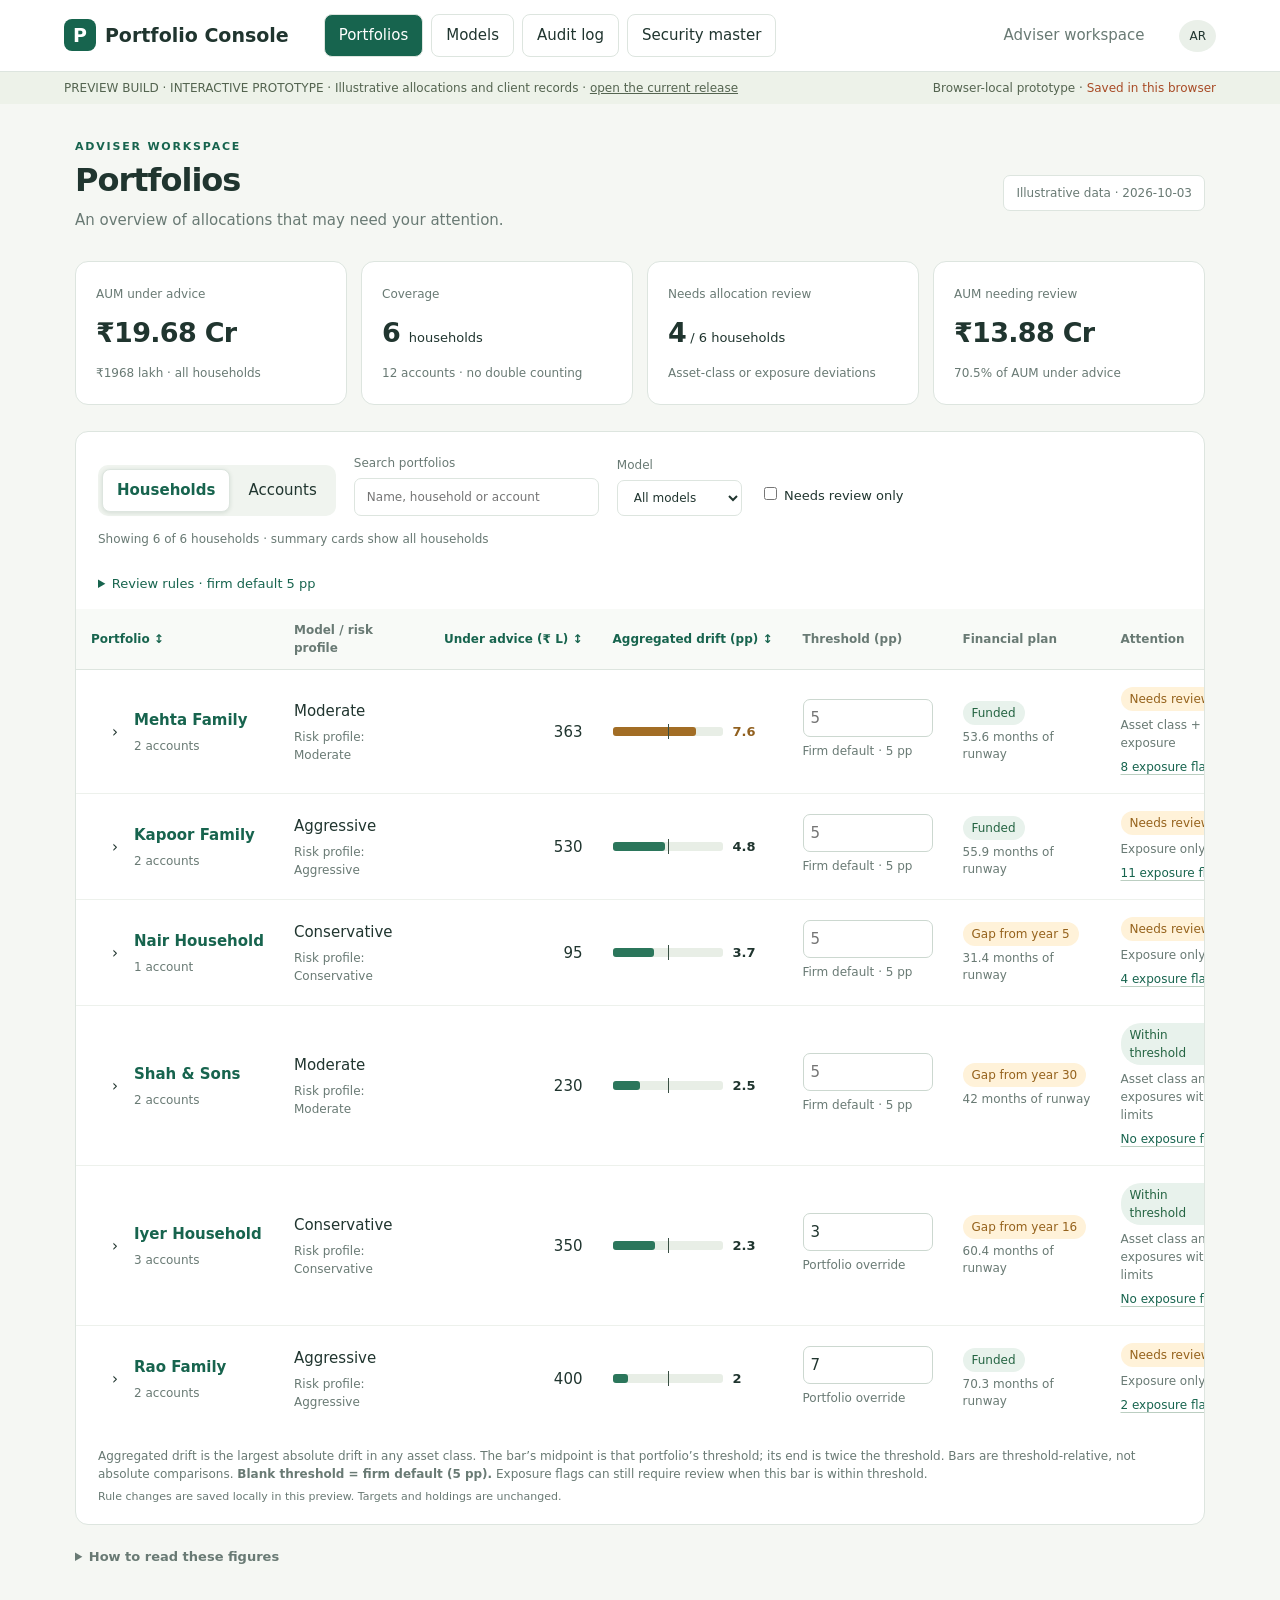
==== v3/index.html @ 1a1a6660 "Publish the revised-mockup work as a preview at /v3/ GitHub Pages serves one site per repository, fr" ====
<!doctype html>
<html lang="en"><head><meta charset="utf-8"><meta name="viewport" content="width=device-width,initial-scale=1"><title>Portfolio Console · preview</title>
<link rel="icon" href="data:image/svg+xml,<svg xmlns='http://www.w3.org/2000/svg' viewBox='0 0 32 32'><rect width='32' height='32' rx='7' fill='%2317644e'/><text x='16' y='23' font-family='system-ui,sans-serif' font-size='20' font-weight='700' fill='white' text-anchor='middle'>P</text></svg>">
<style>
:root{--ink:#20352f;--mut:#697a74;--line:#dde5df;--green:#17644e;--bg:#f5f7f3;--amber:#95621c}*{box-sizing:border-box}body{margin:0;background:var(--bg);color:var(--ink);font:15px/1.5 system-ui,-apple-system,sans-serif}button,input,select,textarea{font:inherit}button{cursor:pointer;background:white;border:1px solid var(--line);border-radius:8px;padding:9px 14px;color:var(--ink)}button:hover{border-color:var(--green);background:#f0f7f2}button:disabled{opacity:.45;cursor:not-allowed}button:focus-visible,a:focus-visible,input:focus-visible,textarea:focus-visible,select:focus-visible{outline:3px solid #73ad98;outline-offset:3px}.primary{background:var(--green);color:white;border-color:var(--green)}.primary:hover{background:#104d3b;color:white}.quiet{border:0;background:transparent;color:var(--green)}header{height:72px;display:flex;align-items:center;gap:35px;background:white;padding:0 5%;border-bottom:1px solid var(--line)}.brand{font-size:19px;font-weight:750}.brand i{font-style:normal;background:var(--green);color:white;border-radius:8px;padding:5px 9px;margin-right:9px}header .active{align-self:stretch;display:flex;align-items:center;border-bottom:3px solid var(--green);font-weight:650}.right{margin-left:auto}.avatar{border-radius:50%;background:#eaf0e9;padding:7px 10px;font-size:12px}.demo{background:#edf2e9;color:#546450;font-size:12px;padding:7px 5%;display:flex;justify-content:space-between;gap:10px}main{max-width:1180px;margin:35px auto;padding:0 25px 100px}h1{font-size:32px;letter-spacing:-1px;line-height:1.2;margin:5px 0 10px}h2{font-size:19px;margin:0 0 6px}p{margin:6px 0 16px}.muted,small{color:var(--mut)}small{font-size:12px}.eyebrow{text-transform:uppercase;font-size:11px;font-weight:750;letter-spacing:1.8px;color:var(--green)}.flex{display:flex;align-items:center;gap:12px;flex-wrap:wrap}.between{justify-content:space-between}.card{background:white;border:1px solid var(--line);border-radius:13px;padding:22px;margin:20px 0}.hero{display:grid;grid-template-columns:1fr 270px;gap:28px}.stat{border-left:1px solid var(--line);padding-left:25px}.stat b{font-size:30px;display:block}.badge{display:inline-block;border-radius:20px;padding:3px 9px;font-size:12px;background:#e8f2ec;color:#246442}.draft{background:#fff2d9;color:var(--amber)}.tablewrap{overflow:auto}table{border-collapse:collapse;width:100%;min-width:620px}th{text-align:left;color:var(--mut);font-size:12px;font-weight:600;padding:12px 15px;border-bottom:1px solid var(--line)}td{padding:17px 15px;border-bottom:1px solid #edf1ec}tr:last-child td{border:0}.name{font-weight:700;font-size:16px}.name small{display:block;font-weight:400;margin-top:3px}.link{padding:0;border:0;color:var(--green);font-weight:700;text-align:left;background:transparent}.allocation{height:12px;display:flex;gap:3px;margin:25px 0 12px;border-radius:8px;overflow:hidden;background:#edf1ec}.allocation span{min-width:0}.legend{display:flex;gap:20px;flex-wrap:wrap;font-size:13px}.dot{display:inline-block;width:9px;height:9px;border-radius:3px;margin-right:6px}.toolbar{margin:26px 0 10px}.panelgrid{display:grid;grid-template-columns:minmax(0,1fr) 240px;gap:20px}.panelgrid .card{margin-top:0}.panelgrid>section{min-width:0}.note{background:#f1f5ef;padding:14px;border-radius:9px;font-size:13px}.warning{background:#fff4df;color:#7d541a}.errors{color:#9c422a;font-size:13px}.ok{color:var(--green)}.allocationtable{min-width:650px}.allocationtable td{padding:13px 12px}.allocationtable th{padding:12px}.target{width:78px;padding:7px;border:1px solid #cfdcd3;border-radius:7px;text-align:right;background:white;color:var(--ink)}.target:disabled{border-color:transparent;background:transparent;opacity:1}.rowtop{background:#f8faf7}.child{color:#496256}.chev{border:0;background:transparent;padding:3px 9px;width:32px}.footer{position:fixed;bottom:0;left:0;right:0;background:#ffffffed;border-top:1px solid var(--line);padding:16px max(25px,calc((100vw - 1130px)/2));display:flex;align-items:center;justify-content:space-between;gap:15px;backdrop-filter:blur(12px)}.footer small{display:block}.field{display:flex;flex-direction:column;gap:6px;margin:15px 0}.field input,.field textarea,.field select{padding:10px;border:1px solid #ccd8d0;border-radius:7px;background:white;color:var(--ink)}dialog{border:1px solid var(--line);border-radius:16px;width:min(760px,94vw);max-height:88vh;padding:28px;box-shadow:0 20px 100px #12382b35;color:var(--ink)}dialog::backdrop{background:#132c2566;backdrop-filter:blur(3px)}dialog .actions{display:flex;justify-content:flex-end;gap:10px;margin-top:25px}.toast{position:fixed;bottom:95px;left:50%;transform:translateX(-50%);background:#183f30;color:white;border-radius:9px;padding:12px 20px;z-index:10;max-width:90vw}.crumb{font-size:13px;margin-bottom:22px}.chips{display:flex;gap:7px;flex-wrap:wrap}.history{padding:16px 0;border-bottom:1px solid var(--line)}.titleinput{font-size:25px;width:100%;border:1px solid var(--line);padding:7px;border-radius:7px}.description{width:100%;border:1px solid var(--line);padding:8px;border-radius:7px;resize:vertical}#storage{color:#a84b26} @media(max-width:800px){header{padding:0 20px;gap:20px}.hero,.panelgrid{grid-template-columns:1fr}.stat{border-left:0;padding-left:0}.panelgrid aside{display:none}main{padding:0 15px 140px;margin-top:24px}.footer{align-items:flex-start;flex-wrap:wrap;padding:12px 15px}.demo{padding:7px 15px}.avatar{display:none}h1{font-size:27px}.card{padding:16px}.right{display:none}.brand{font-size:17px}}
</style></head><body>
<header><span class="brand"><i>P</i>Portfolio Console</span><nav aria-label="Main navigation"><button id="navClients" onclick="clientNav()">Portfolios</button> <button id="navModels" onclick="modelNav()">Models</button> <button id="navAudit" onclick="auditPage()">Audit log</button></nav><span class="right muted">Adviser workspace</span><span class="avatar">AR</span></header>
<div class="demo"><span>PREVIEW BUILD · INTERACTIVE PROTOTYPE · Illustrative allocations and client records · <a href="../" style="color:inherit">open the current release</a></span><span>Browser-local prototype · <span id="storage">Checking local saving…</span></span></div>
<main id="app"><p role="status">Loading portfolio workspace…</p></main><div id="footer"></div><dialog id="modal"></dialog><div id="toast" class="toast" role="status" hidden></div>
<link rel="stylesheet" href="clients.css"><link rel="stylesheet" href="comparison.css"><link rel="stylesheet" href="portfolios.css"><link rel="stylesheet" href="financial-plan.css?v=20261009-portfolio-tabs"><link rel="stylesheet" href="portfolio-review.css?v=20261009-portfolio-tabs"><link rel="stylesheet" href="target-plan-preview.css?v=20261009-portfolio-tabs"><script src="preview-storage.js"></script><script src="bootstrap.js?v=20261009-portfolio-tabs"></script></body></html>
---- v3/clients.css ----
nav{display:flex;gap:8px}nav button[aria-current=page]{background:var(--green);color:white}.summary-grid{display:grid;grid-template-columns:repeat(3,1fr);gap:16px}.summary-grid .card{margin:16px 0}.metric{display:block;font-size:27px;font-weight:700}.scope-reason{width:190px;max-width:100%;padding:8px;border:1px solid var(--line);border-radius:6px}.client-details{display:grid;grid-template-columns:repeat(3,1fr);gap:16px}.client-details p{margin:4px 0}.scope-table td{vertical-align:top}.client-controls{display:flex;gap:12px;align-items:end;flex-wrap:wrap}.client-controls .field{flex:1;min-width:180px}.client-controls select{max-width:100%}summary{cursor:pointer;font-weight:650}.client-table{min-width:780px}.client-table input{width:88px}.fullwidth{width:100%}.scope-table input[type=checkbox]{width:20px;height:20px}.review-detail{margin:15px 0}main{overflow-wrap:anywhere}header nav .active{align-self:auto}.future-note{font-size:13px;color:var(--mut);margin-top:28px}@media(max-width:800px){header{height:auto;min-height:72px;flex-wrap:wrap;padding:14px 15px;gap:12px}.summary-grid,.client-details{grid-template-columns:1fr}.summary-grid{gap:0}.summary-grid .card{margin:5px 0}.brand{font-size:16px}.client-table{min-width:760px}.demo{flex-wrap:wrap}dialog{padding:18px}.footer button{padding:8px 10px}}
---- v3/comparison.css ----
.model-subnav{display:flex;gap:8px;margin:0 0 24px;border-bottom:1px solid var(--line);padding-bottom:12px}.model-subnav [aria-current=page]{background:var(--green);color:white}.compare-layout{display:grid;grid-template-columns:250px minmax(0,1fr);gap:20px;align-items:start}.compare-layout .card{margin-top:0}.compare-options{max-height:370px;overflow:auto}.compare-choice{display:flex;align-items:start;gap:10px;padding:12px 0;border-bottom:1px solid var(--line);cursor:pointer}.compare-choice input{margin-top:5px;flex-shrink:0}.compare-choice span{min-width:0;overflow-wrap:anywhere}.compare-search{width:100%;min-width:0;padding:10px;border:1px solid var(--line);border-radius:7px}.compare-panel{min-width:0}.compare-table{min-width:580px;table-layout:fixed}.compare-table th,.compare-table td{vertical-align:top;width:165px;padding:14px 12px}.compare-table th:first-child,.compare-table td:first-child{width:230px;position:sticky;left:0;background:white;z-index:1}.compare-table .rowtop td{background:#f8faf7}.compare-table thead th{color:var(--ink);font-size:15px;overflow-wrap:anywhere}.compare-table th small{display:block;font-weight:400;margin:6px 0}.compare-bar{height:5px;background:#edf1ec;margin-top:8px;border-radius:4px;overflow:hidden}.compare-bar span{display:block;height:100%;background:var(--green)}.compare-missing{font-size:12px;color:var(--mut)}.compare-tools{display:flex;gap:8px;align-items:center;flex-wrap:wrap;margin:0 0 16px}.compare-tools select{padding:8px;border:1px solid var(--line);border-radius:7px}.compare-count{font-size:13px;margin:12px 0}.compare-detail{font-size:13px;color:var(--mut)}.compare-selection-hint{font-size:13px;min-height:20px}.compare-table .chev{padding:0;width:22px}.compare-table .allocation-name{display:flex;align-items:flex-start;gap:4px}.compare-table .allocation-name span{overflow-wrap:anywhere}.compare-current-note{font-size:12px;color:var(--mut);margin-bottom:18px}.compare-colour{height:4px;background:var(--green);border-radius:2px;margin-bottom:10px}.compare-remove{padding:3px 0;margin-top:6px;font-size:12px}header{height:auto;min-height:72px}main{min-width:0}@media(max-width:800px){.compare-layout{grid-template-columns:1fr}.compare-options{max-height:190px}.compare-table th:first-child,.compare-table td:first-child{width:170px}.compare-table th,.compare-table td{width:140px}.compare-table{min-width:590px}.compare-layout .card{margin-bottom:12px}.compare-tools{align-items:flex-start}.model-subnav{flex-wrap:wrap}}@media(prefers-reduced-motion:no-preference){.compare-bar span{transition:width .15s}}
.sr-only{position:absolute;width:1px;height:1px;padding:0;margin:-1px;overflow:hidden;clip:rect(0,0,0,0);white-space:nowrap;border:0}
---- v3/portfolios.css ----
.portfolio-metrics{display:grid;grid-template-columns:repeat(4,minmax(0,1fr));gap:14px;margin:14px 0 26px}.portfolio-metrics .card{margin:0;padding:20px}.portfolio-metrics strong{display:block;font-size:27px;letter-spacing:-.7px;margin:8px 0}.portfolio-metrics strong span{font-size:13px;letter-spacing:0;font-weight:400}.source-stamp{font-size:12px;color:var(--mut);border:1px solid var(--line);border-radius:7px;padding:8px 12px;background:white}.overview-card{padding:0}.overview-controls{display:flex;align-items:end;gap:18px;flex-wrap:wrap;padding:22px 22px 12px}.segmented{display:flex;background:#f0f4ef;padding:4px;border-radius:10px;gap:3px}.segmented button{background:transparent;border-color:transparent;white-space:nowrap}.segmented [aria-pressed=true]{background:white;box-shadow:0 1px 4px #173d2420;border-color:var(--line);color:var(--green);font-weight:650}.search-field{display:flex;flex-direction:column;font-size:12px;color:var(--mut);gap:6px}.search-field input,.search-field select,.analysis-toolbar select{padding:9px 12px;border:1px solid var(--line);border-radius:7px;background:white;color:var(--ink);max-width:100%}.search-field input{width:245px}.check-filter{font-size:13px;padding-bottom:10px}.list-caption{padding:0 22px 15px;min-height:38px}.portfolio-list{min-width:900px}.portfolio-list th{background:#f8faf7}.portfolio-list td{vertical-align:middle}.portfolio-list td small,.portfolio-name small{display:block;margin-top:5px;font-weight:400}.portfolio-name{display:flex;align-items:center;gap:3px}.portfolio-name .chev{flex-shrink:0}.numeric{font-variant-numeric:tabular-nums}.portfolio-list .link{font-weight:650}.breakdown-row>td{padding:0}.dashboard-breakdown{display:grid;grid-template-columns:repeat(3,minmax(0,1fr));gap:26px;background:#f2f6f0;padding:22px}.dashboard-breakdown h3{font-size:14px;margin:0 0 12px}.dashboard-breakdown p{font-size:13px;margin:8px 0}.dashboard-breakdown span,.dashboard-breakdown small{display:block}.exposure-flags{max-height:220px;overflow:auto}.methodology{font-size:13px;color:var(--mut);margin:22px 0;max-width:900px}.methodology p{margin-top:12px}.empty-state{padding:30px;text-align:center}.portfolio-heading{display:flex;justify-content:space-between;align-items:center;gap:20px;margin:18px 0}.portfolio-tabs{border-bottom:1px solid var(--line);gap:22px;margin:24px 0 0}.portfolio-tabs button{border:0;border-bottom:3px solid transparent;border-radius:0;padding:12px 4px;background:none}.portfolio-tabs button[aria-current=page]{border-color:var(--green);color:var(--green);background:none;font-weight:700}.draft-dot{display:inline-block;width:7px;height:7px;background:#b27b26;border-radius:50%;margin-left:5px}.scope-summary{display:flex;gap:35px;align-items:center;flex-wrap:wrap;padding:20px 0}.scope-summary strong,.scope-summary small{display:block}.scope-summary strong{font-size:18px}.scope-summary p{font-size:12px;color:var(--mut);margin:0}.scope-summary button{margin-left:auto;font-size:13px}.distribution-card{margin-top:0}.distribution-bars{display:grid;gap:13px;margin:8px 0 24px}.distribution-bars>div{display:grid;grid-template-columns:145px minmax(0,1fr) 130px;align-items:center;gap:18px}.distribution-bars strong{font-size:13px}.distribution-bars .allocation{height:20px;margin:0;gap:2px}.distribution-bars small{text-align:right}.distribution-bars>div:nth-child(2) .allocation{opacity:.55}.distribution-legend{display:grid;grid-template-columns:repeat(4,minmax(0,1fr));gap:18px}.distribution-legend>div{border-top:1px solid var(--line);padding-top:13px}.distribution-legend strong{font-size:13px}.distribution-legend p{font-size:22px;margin:4px 0 0;font-weight:650}.distribution-legend span{font-size:15px;font-weight:400;color:var(--mut)}.chart-key{font-size:12px;color:var(--mut);margin:20px 0 0}.analysis-toolbar{display:flex;align-items:center;justify-content:space-between;gap:16px;flex-wrap:wrap;margin:18px 0}.analysis-toolbar label{font-size:13px}.allocation-review{min-width:850px}.allocation-review th:first-child{width:38%}.allocation-review th[scope=row]{font-size:14px;color:var(--ink);font-weight:500}.allocation-name{display:flex;align-items:center;gap:3px}.allocation-name .chev{flex-shrink:0}.allocation-name small{display:block}.scope-details{margin:15px 0}.scope-details>summary{display:none}.scope-details>p{display:none}.planning-placeholder{max-width:800px}.planning-placeholder li{margin:12px 0}.tablewrap{max-width:100%}.scope-summary+section{margin-top:0}.lens-toolbar{display:flex;flex-direction:column;gap:12px;margin:22px 0}nav{flex-wrap:wrap}
@media(max-width:1000px){.portfolio-metrics{grid-template-columns:repeat(2,minmax(0,1fr))}.overview-controls{gap:12px}.distribution-bars>div{grid-template-columns:120px minmax(0,1fr) 105px}.portfolio-heading{align-items:flex-start;flex-direction:column}}
@media(max-width:600px){.portfolio-metrics{gap:8px}.portfolio-metrics .card{padding:13px}.portfolio-metrics strong{font-size:23px}.portfolio-metrics small{font-size:11px}.overview-controls{padding:14px}.search-field{width:100%}.search-field input{width:100%}.check-filter{padding:0}.list-caption{padding:10px 14px}.portfolio-tabs{gap:14px}.portfolio-tabs button{font-size:13px}.scope-summary{gap:15px}.scope-summary strong{font-size:16px}.scope-summary button{margin-left:0}.distribution-bars>div{grid-template-columns:95px minmax(0,1fr);gap:10px}.distribution-bars small{grid-column:2;text-align:left}.distribution-legend{grid-template-columns:repeat(2,minmax(0,1fr));gap:12px}.distribution-legend p{font-size:20px}.analysis-toolbar{align-items:stretch;flex-direction:column}.analysis-toolbar .segmented{width:max-content;max-width:100%}.segmented button{padding:8px 10px}.source-stamp{font-size:11px}}

/* A seventh column squeezes the overview: the model name and the plan state
   both need room or they break mid-word. */
.portfolio-list th:nth-child(2),.portfolio-list td:nth-child(2){min-width:150px}
.portfolio-list th:nth-child(6),.portfolio-list td:nth-child(6){min-width:158px}
.portfolio-list td[data-label="Financial plan"] small{display:block;margin-top:4px;line-height:1.4}
---- v3/financial-plan.css ----
/* Household financial planning: balance sheet, cash flow and the plan behind it. */
.liquidity-bar{display:flex;height:14px;border-radius:7px;overflow:hidden;background:#edf1ec;margin:18px 0 10px}
.liquidity-bar span{min-width:0}
.legend{display:flex;gap:18px;flex-wrap:wrap;margin-top:10px;font-size:13px;color:var(--mut)}
.legend span{display:inline-flex;align-items:center;gap:6px}
.legend .dot.dash{width:14px;height:3px;border-radius:0;background:var(--ink)}
.plan-inputs{display:grid;grid-template-columns:repeat(auto-fit,minmax(215px,1fr));gap:0 18px}
.plan-inputs .field{margin:12px 0}
.plan-flag{display:grid;grid-template-columns:104px minmax(0,1fr);gap:12px;align-items:start;padding:10px 0;border-bottom:1px solid #edf1ec}
.plan-flag:last-child{border-bottom:0}
.plan-flag .state-pill{justify-self:start}
.plan-flag button{margin-left:8px;padding:5px 11px;font-size:13px}
.mini-facts{display:grid;grid-template-columns:repeat(auto-fit,minmax(250px,1fr));gap:5px 26px;padding:5px 0 7px 30px;font-size:13px;color:var(--mut)}
.mini-facts strong{color:var(--ink)}
.share-bar{display:inline-block;width:62px;height:7px;border-radius:4px;background:#e8eee9;margin-right:8px;vertical-align:middle;overflow:hidden}
.share-bar i{display:block;height:100%;background:var(--green)}
/* The plan editors are dense tables of small fields; the needs table needs room
   or its last column collapses a button to one letter per line. */
.card table button{white-space:nowrap}
.plan-editor table{min-width:1080px}
.plan-editor-wide table{min-width:1240px}

.card table input.target{width:84px}
.card table input:not(.target){width:100%;min-width:130px;padding:7px;border:1px solid #ccd8d0;border-radius:7px;background:white;color:var(--ink);font:inherit}
.card table select{padding:7px;border:1px solid #ccd8d0;border-radius:7px;background:white;color:var(--ink);font:inherit;max-width:175px}
.card table td{vertical-align:middle}
@media(max-width:800px){.mini-facts{grid-template-columns:1fr;padding-left:12px}.plan-flag{grid-template-columns:1fr;gap:5px}}
---- v3/portfolio-review.css ----
.review-parent-open{background:#f3f7f3}.review-panel-row>td{padding:0!important;border-top:1px solid #d8e4dc!important;border-bottom:1px solid #d8e4dc!important}.row-review-panel{padding:24px 30px 0;background:#fbfcfa;max-width:calc(100vw - 64px);width:100%;box-sizing:border-box}.review-summary{display:flex;gap:14px;align-items:flex-start;margin:0 0 22px}.review-summary-icon{display:grid;place-items:center;background:#f7eacb;color:#8c621f;border:1px solid #e9d5a3;flex-shrink:0;width:33px;height:33px;border-radius:50%;font-weight:750;margin-top:5px}.review-summary.clear .review-summary-icon{background:#e5f0e8;color:var(--green);border-color:#cbded0}.review-summary.muted .review-summary-icon{background:#e9eeea;color:var(--mut);border-color:var(--line)}.review-summary .eyebrow{font-size:10px;letter-spacing:1.3px;color:var(--mut);margin-bottom:5px}.review-summary h2{font-size:20px;font-weight:650;letter-spacing:-.3px;margin:0 0 5px}.review-summary p{font-size:13px;color:var(--mut);margin:0}.row-review-tabs{display:flex;gap:28px;border-bottom:1px solid var(--line)}.row-review-tabs button{border:0;border-bottom:3px solid transparent;border-radius:0;background:none;padding:10px 1px 13px;color:var(--mut);font-size:14px;display:flex;align-items:center;gap:8px}.row-review-tabs [aria-selected=true]{border-bottom-color:var(--green);color:var(--green);font-weight:700}.row-review-tabs button span{font-size:11px;padding:1px 6px;background:#e9eee7;border-radius:5px;font-weight:600}.row-review-content{padding:21px 0 22px;min-height:250px}.row-review-content h3{font-size:14px;font-weight:650;margin:0}.review-allocation-header{display:flex;justify-content:space-between;gap:16px;align-items:center;margin-bottom:18px}.review-bar-legend{display:flex;gap:17px;color:var(--mut);font-size:12px}.review-bar-legend span{display:flex;align-items:center;gap:6px}.review-key{display:inline-block;width:17px;height:7px;border-radius:2px;background:#286b56}.review-key.is-target{background:repeating-linear-gradient(135deg,#d6e1d4 0,#d6e1d4 3px,#eef3eb 3px,#eef3eb 6px);border:1px solid #7c9a83}.review-allocation-grid{display:grid;grid-template-columns:180px minmax(130px,1fr) 85px 85px 125px;gap:0 22px;align-items:center}.review-allocation-grid>div{padding:14px 0;border-bottom:1px solid #e8ede7;min-width:0}.review-grid-head{font-size:11px;color:var(--mut);font-weight:500}.review-allocation-grid>.review-grid-head{padding:0 0 9px}.align-right{text-align:right}.review-class-name strong{font-size:14px;font-weight:600}.review-small-flag{display:block;font-size:10px;color:#95621c;margin-top:3px}.review-track{height:8px;background:#eef2ec;border-radius:3px;overflow:hidden}.review-track span{display:block;height:100%;background:#286b56;border-radius:3px}.review-track.review-target-track{margin-top:5px}.review-track.review-target-track span{background:repeating-linear-gradient(135deg,#d6e1d4 0,#d6e1d4 3px,#eef3eb 3px,#eef3eb 6px);border:1px solid #7c9a83}.review-number{text-align:right;font-size:14px;font-variant-numeric:tabular-nums;white-space:nowrap}.difference-flag{background:#faf0d9;color:#825b21;border-radius:5px;padding:4px 7px;font-weight:650}.review-footnote{font-size:11px;color:var(--mut);margin:14px 0 0}.row-review-footer{border-top:1px solid var(--line);padding:14px 0;display:flex;align-items:center;justify-content:space-between;gap:18px}.review-open{background:#edf3eb;color:var(--green);border-color:#d7e3d6;font-size:13px;font-weight:650;padding:8px 12px}.review-flags-link{display:block;border:0;background:transparent;padding:0;font-size:12px;color:var(--green);margin-top:6px;text-decoration:underline;text-decoration-color:#bbcec1;text-underline-offset:3px}.review-account-list{display:grid;gap:10px}.review-account-card{display:flex;gap:15px;align-items:center;width:100%;padding:16px;background:white;text-align:left}.review-account-icon{width:35px;height:35px;border-radius:9px;display:grid;place-items:center;background:#edf2ec;color:var(--green);font-size:13px;flex-shrink:0}.review-account-identity{flex:1;min-width:0}.review-account-identity strong{font-size:14px;font-weight:650;display:block}.review-account-identity small,.review-account-model small,.review-account-amount small{display:block;margin:0 0 3px!important}.review-account-model{font-size:13px;width:125px}.review-account-amount{text-align:right;min-width:130px}.review-account-amount strong{font-size:14px;font-weight:600}.review-account-context{display:grid;grid-template-columns:repeat(2,minmax(0,1fr));gap:22px;margin:24px 0}.review-account-context dt{font-size:12px;color:var(--mut);margin-bottom:5px}.review-account-context dd{margin:0;font-size:14px}.review-method{font-size:11px;position:relative;color:var(--mut);max-width:300px}.review-method summary{font-weight:400;cursor:pointer}.review-method p{margin:10px 0 0;font-size:12px;background:#f0f4ed;padding:12px;border-radius:7px}.review-exposure-group{margin:14px 0 20px;background:white;border:1px solid var(--line);border-radius:9px;padding:15px 17px}.review-exposure-title{display:flex;justify-content:space-between;align-items:center;gap:12px;margin-bottom:15px}.review-exposure-title h4{font-size:13px;margin:0;color:var(--green)}.review-exposure-title small{font-size:11px}.review-exposure-grid{display:grid;grid-template-columns:minmax(160px,1fr) 100px 100px 140px;column-gap:18px;align-items:center}.review-exposure-grid>*{padding:10px 0;border-bottom:1px solid #edf1ea;min-width:0}.review-exposure-grid>:nth-last-child(-n+4){border-bottom:0}.review-exposure-grid .review-grid-head{padding-top:0;padding-bottom:8px}.review-bucket{font-size:13px;font-weight:500}.review-show-all{display:block;margin:0 auto;background:white;font-size:12px}.review-clear-state{border:1px dashed #cbdccc;padding:28px;margin:16px 0;border-radius:8px;background:#f5f8f2}.review-clear-state p{font-size:13px;color:var(--mut);margin:8px 0 0}.mobile-label{display:none}
@media(max-width:1000px){.review-allocation-grid{grid-template-columns:145px minmax(100px,1fr) 75px 75px 100px;column-gap:12px}.row-review-panel{padding:22px 20px 0}.review-exposure-grid{grid-template-columns:minmax(120px,1fr) 80px 80px 110px;column-gap:12px}}
@media(max-width:650px){.row-review-panel{max-width:calc(100vw - 32px);padding:20px 16px 0}.review-summary{gap:10px}.review-summary h2{font-size:17px;line-height:1.4}.review-summary p{font-size:12px}.review-summary-icon{width:27px;height:27px}.row-review-tabs{gap:15px}.row-review-tabs button{font-size:12px;gap:5px;padding-bottom:11px}.row-review-tabs button span{font-size:10px}.review-allocation-header{align-items:flex-start;flex-wrap:wrap;gap:10px}.review-allocation-grid{grid-template-columns:1fr 1fr 1fr;gap:0 12px}.review-allocation-grid>.review-grid-head{display:none}.review-class-name{grid-column:1/-1;display:flex;align-items:center;justify-content:space-between;padding:14px 0 9px!important;border:0!important}.review-small-flag{margin:0;font-size:10px}.review-allocation-grid>.review-bar-pair{grid-column:1/-1;padding:0 0 8px;border:0}.review-allocation-grid>.review-number{text-align:left;padding:4px 0 13px}.mobile-label{display:block;font-size:10px;color:var(--mut);font-weight:400;margin-bottom:6px}.review-number{font-size:13px}.difference-flag{padding:3px 5px}.row-review-footer{flex-wrap:wrap;gap:9px}.row-review-footer small{font-size:10px}.row-review-footer button{width:100%}.review-account-card{display:grid;grid-template-columns:32px 1fr;gap:12px;padding:13px}.review-account-identity strong{font-size:13px}.review-account-icon{width:30px;height:30px}.review-account-model{grid-column:1/-1;width:auto}.review-account-amount{grid-column:1/-1;text-align:left;min-width:0}.review-account-card>span:last-child{display:none}.review-account-model,.review-account-amount{display:flex;justify-content:space-between;gap:10px}.review-account-context{grid-template-columns:1fr;gap:18px}.review-exposure-group{padding:13px 12px}.review-exposure-title{align-items:flex-start;flex-direction:column;gap:5px;margin-bottom:10px}.review-exposure-grid{grid-template-columns:repeat(3,minmax(0,1fr));gap:0 9px}.review-exposure-grid>.review-grid-head{display:none}.review-bucket{grid-column:1/-1;border:0;padding-bottom:3px}.review-exposure-grid>.review-number{text-align:left;padding-bottom:12px}.review-exposure-grid>:nth-last-child(-n+4){border-bottom:0}.row-review-content{min-height:0}}
/* Local design iteration: a concise disclosure in the list, analysis in detail. */
.review-parent-open>td{background:#edf4ed;border-top:1px solid #bdd2c0}.review-parent-open>td:first-child{box-shadow:inset 4px 0 #286b56}.quick-review-row>td{box-shadow:inset 4px 0 #286b56;border-bottom:2px solid #bdd2c0!important;background:#f6f9f3}.quick-review{padding:20px 28px 23px 31px;display:flex;align-items:center;justify-content:space-between;gap:24px;max-width:calc(100vw - 64px);width:100%;position:relative}.quick-review:before{content:'';position:absolute;left:31px;top:0;right:28px;height:1px;background:#d8e5d6}.quick-review .eyebrow{font-size:10px;letter-spacing:1px}.quick-review h3{font-size:16px;letter-spacing:-.2px;margin:5px 0}.quick-review p{font-size:12px;color:var(--mut);margin:0}.quick-review-actions{display:flex;gap:8px;align-items:center;flex-shrink:0}.quick-review-actions button{font-size:12px}.quick-review-toggle{display:flex;align-items:center;gap:7px;border:0;background:none;font-size:12px;color:var(--green);padding:4px 0;margin-top:8px;min-height:30px;text-align:left}.quick-review-toggle>span:first-child{border:1px solid #bdcebf;background:white;display:grid;place-items:center;font-size:16px;width:23px;height:23px;border-radius:6px;line-height:1}.quick-review-toggle[aria-expanded=true]>span:first-child{background:var(--green);color:white;border-color:var(--green)}.quick-review-toggle .expanded-label{font-size:9px;text-transform:uppercase;letter-spacing:.7px;background:#dfeadc;border-radius:4px;padding:2px 5px;font-weight:650}.portfolio-list .portfolio-name{padding-left:8px}.detail-review-summary{padding:20px 22px;background:#f3f6ed;border:1px solid #dce5d3;border-radius:12px;margin:10px 0 22px}.detail-review-summary.clear{background:#f1f7ef}.detail-allocation-card .review-allocation-header{margin-top:2px}.household-review-content{margin-top:20px}.household-review-tabs{padding:0 4px}.all-exposures{border-top:1px solid var(--line);margin-top:24px;padding-top:18px}.all-exposures>summary{font-size:14px;color:var(--green)}.all-exposures>p{font-size:13px;margin-top:12px}.review-exposure-groups{max-width:100%}
@media(max-width:800px){.quick-review{align-items:flex-start;flex-direction:column;gap:15px}.quick-review-actions{flex-wrap:wrap}.review-allocation-grid{grid-template-columns:140px minmax(90px,1fr) 70px 70px 90px;column-gap:10px}}
@media(max-width:650px){.quick-review{max-width:calc(100vw - 32px);padding:17px 16px 20px 20px}.quick-review:before{left:20px;right:16px}.quick-review h3{font-size:15px;line-height:1.4}.quick-review-actions{gap:5px}.quick-review-actions button{padding:8px 10px}.quick-review-toggle .expanded-label{font-size:8px}.detail-review-summary{padding:15px}.household-review-tabs{gap:14px}.household-review-tabs button{font-size:12px}.review-allocation-grid{grid-template-columns:repeat(3,minmax(0,1fr));gap:0 12px}.review-parent-open>td:first-child,.quick-review-row>td{box-shadow:inset 3px 0 #286b56}}
@media(prefers-reduced-motion:no-preference){.quick-review-toggle>span:first-child{transition:background-color .15s,color .15s}.quick-review{animation:review-reveal .15s ease-out}@keyframes review-reveal{from{opacity:.3;transform:translateY(-3px)}to{opacity:1;transform:translateY(0)}}}
/* Simplified disclosure: familiar chevron, quiet summary, no status decoration. */
.review-parent-open>td{background:white;border-top:0}.review-parent-open>td:first-child,.quick-review-row>td{box-shadow:none}.quick-review-row>td{background:#f8faf7;border-bottom:1px solid var(--line)!important}.quick-review{padding:16px 24px 16px 48px;animation:none}.quick-review:before{display:none}.quick-review .eyebrow{display:none}.quick-review h3{font-size:14px;margin:0 0 4px;font-weight:600}.quick-review-actions button{padding:5px 0}.household-review-content>.distribution-card{border:0;padding:0;margin:0}.portfolio-name>.chev{flex-shrink:0}.quick-review-toggle,.expanded-label{display:none}
@media(max-width:650px){.quick-review{padding:15px 18px;gap:8px}.review-parent-open>td:first-child,.quick-review-row>td{box-shadow:none}}
.portfolio-list{min-width:1080px}.aggregated-drift{display:flex;align-items:center;gap:10px;min-width:155px}.aggregated-drift strong{font-size:13px;min-width:32px;font-variant-numeric:tabular-nums}.threshold-bar{position:relative;display:inline-block;width:110px;height:9px;background:#e8eee6;border-radius:3px;flex-shrink:0}.threshold-bar>span{display:block;height:100%;border-radius:3px;background:#2b765b}.threshold-bar.over>span{background:#a26d25}.threshold-bar>i{position:absolute;left:50%;top:-3px;height:15px;width:1px;background:#394f43}.drift-over{color:#91601f}.threshold-input{width:74px;border:1px solid #ccd8d0;border-radius:6px;padding:7px 8px;background:white;color:var(--ink);font:inherit}.threshold-input[aria-invalid=true]{border-color:#a6442a}.threshold-rules{padding:8px 22px 16px;font-size:13px}.threshold-rules summary{font-weight:500;color:var(--green)}.threshold-rules label{display:block;margin:14px 0 8px}.threshold-rules p{font-size:12px;color:var(--mut);margin:8px 0 0}.drift-explanation{padding:16px 22px 0;font-size:12px;color:var(--mut);margin:0}.rules-storage{padding:6px 22px 18px;margin:0;font-size:11px;color:var(--mut)}.portfolio-list td>.errors{max-width:170px;white-space:normal}

/* --- Review refinements: alignment, state, concise row expansion --- */
.allocation-review td.numeric,.allocation-review th.numeric-head,.target-plan-table td.numeric,.target-limits-table td.numeric{text-align:right;font-variant-numeric:tabular-nums}
.portfolio-list td.numeric{text-align:right}
.portfolio-list th:nth-child(3){text-align:right}
.allocation-review th.numeric-head{text-align:right}
.state-pill{display:inline-block;border-radius:20px;padding:3px 9px;font-size:11px;white-space:nowrap;background:#e8f2ec;color:#246442}
.state-pill.over{background:#fbeedd;color:#8a5a18}
.state-pill.under{background:#e6eef7;color:#2c5484}
.state-pill.none{background:#eef1ee;color:var(--mut)}
.holding-tag{display:inline-block;margin-left:7px;border-radius:5px;padding:1px 6px;font-size:10px;font-weight:650;letter-spacing:.2px;vertical-align:middle}
.holding-tag.physical{background:#eceef3;color:#4a5570}
.holding-tag.locked{background:#f7e3df;color:#8d3f2a}
.holding-tag.semi{background:#f6eeda;color:#7d621f}
.holding-tag.portfolio-limit{background:#fff0d2;color:#7d541a}
.review-reason{display:block;margin-top:5px;color:var(--mut)}
.review-number small{display:block;font-size:10px;color:var(--mut);margin-top:2px}
.household-table-heading{font-size:14px;margin:0}

.quick-review{display:block;padding:20px 28px 22px 31px}
.quick-review-head{display:flex;align-items:flex-start;justify-content:space-between;gap:20px;margin-bottom:16px}
.quick-review-head h3{font-size:16px;letter-spacing:-.2px;margin:4px 0}
.quick-review-head p{font-size:12px;color:var(--mut);margin:0}
.quick-review-grid{display:grid;grid-template-columns:repeat(3,minmax(0,1fr));gap:26px}
.quick-review-grid h4{font-size:11px;text-transform:uppercase;letter-spacing:1.1px;color:var(--mut);margin:0 0 8px}
.quick-line{display:grid;grid-template-columns:minmax(0,1fr) auto auto;gap:10px;align-items:baseline;padding:6px 0;border-bottom:1px solid #e8ede7;font-size:13px}
.quick-line:last-of-type{border-bottom:0}
.quick-line>span:first-child small{display:block;font-size:10px;color:var(--mut)}
.quick-figures{color:var(--mut);font-size:12px;text-align:right;min-width:0;overflow:hidden;text-overflow:ellipsis;white-space:nowrap;max-width:150px}
.quick-line strong{font-variant-numeric:tabular-nums;font-size:13px;white-space:nowrap}
.quick-over{color:#8a5a18}.quick-under{color:#2c5484}.quick-ok{color:var(--green)}
.quick-foot,.quick-empty{display:block;font-size:11px;color:var(--mut);margin-top:9px}
.quick-link{padding:6px 0;font-size:12px;margin-top:6px}
@media(max-width:900px){.quick-review-grid{grid-template-columns:1fr;gap:18px}.quick-review{padding:18px 16px}.quick-review-head{flex-direction:column;gap:10px}.quick-review-head button{width:100%}}

/* Keep dialog titles and actions reachable on short viewports */
dialog{scroll-padding-top:0}
dialog h2:first-of-type{position:sticky;top:-28px;background:white;padding:6px 0 10px;margin-top:0;z-index:2}
dialog .actions{position:sticky;bottom:-28px;background:white;padding:14px 0 4px;margin-top:18px;border-top:1px solid var(--line)}
.target-limits-table{min-width:950px}
.target-limits-table th,.target-limits-table td{padding-left:9px;padding-right:9px;font-size:13px}

/* Mobile: turn the portfolio list into labelled key/value groups so drift,
   threshold and attention stay visible without sideways scrolling. */
@media(max-width:720px){
 .portfolio-list{min-width:0}
 .portfolio-list thead{position:absolute;width:1px;height:1px;overflow:hidden;clip:rect(0 0 0 0);white-space:nowrap}
 .portfolio-list tr{display:block}
 .portfolio-list tbody>tr:not(.review-panel-row){border-bottom:1px solid var(--line);padding:4px 0 12px}
 .portfolio-list td{display:grid;grid-template-columns:118px minmax(0,1fr);gap:12px;align-items:center;border:0;padding:7px 14px}
 .portfolio-list td:before{content:attr(data-label);font-size:11px;color:var(--mut);font-weight:600}
 .portfolio-list td:first-child{grid-template-columns:1fr;padding-top:12px}
 .portfolio-list td:first-child:before{display:none}
 .portfolio-list td.numeric{text-align:left}
 .portfolio-list .aggregated-drift{min-width:0}
 .portfolio-list .threshold-bar{width:88px}
 .review-panel-row>td{display:block;padding:0!important}
 .review-panel-row>td:before{display:none}
}

/* --- Model library, profile comparison, concentration --- */
.library-toolbar{display:flex;align-items:flex-end;justify-content:space-between;gap:18px;flex-wrap:wrap;margin:14px 0 10px}
.model-search input{width:280px;max-width:100%}
.list-count{font-size:12px;color:var(--mut);margin:0 0 9px}
.model-library{min-width:820px;table-layout:fixed}
.model-library th,.model-library td{vertical-align:middle}
.model-library .model-identity{width:34%}
.model-library .model-identity .link{display:block;font-size:15px;line-height:1.35}
.model-library .model-identity small{display:block;margin-top:4px;line-height:1.5}
.model-library .col-count{width:84px}
.model-library .col-state{width:128px}
.model-library .col-date{width:112px}
.model-library .col-action{width:108px;text-align:right}
.model-library .col-action button,.model-library .badge{white-space:nowrap}
.model-library thead th{white-space:nowrap}
.model-preview{min-width:150px}
.model-preview .allocation{height:10px}
.model-preview small{display:grid;grid-template-columns:repeat(2,minmax(0,1fr));gap:2px 12px;margin-top:7px;font-size:11px;line-height:1.5}
.model-preview small span{display:flex;align-items:center;gap:6px;white-space:nowrap}
.model-preview small i{width:8px;height:8px;border-radius:2px;flex-shrink:0}
.profile-table th[scope=row]{color:var(--ink);font-size:13px;font-weight:600;vertical-align:top;width:230px}
.profile-table th[scope=row] small{display:block;font-weight:400;margin-top:3px}
.profile-table thead th{vertical-align:bottom}
.profile-table thead button{display:block;margin-top:6px;padding:0;font-size:12px}
.profile-table td{vertical-align:top;font-size:14px}
.concentration{display:flex;align-items:center;gap:28px;flex-wrap:wrap;background:#f3f7f1;border:1px solid #dde6d9;border-radius:10px;padding:14px 18px;margin:0 0 18px}
.concentration.is-breach{background:#fdf5e7;border-color:#e8d6ac}
.concentration small,.concentration strong{display:block}
.concentration strong{font-size:16px;margin-top:3px}
.concentration .state-pill{margin-left:auto}
@media(max-width:700px){.profile-table th[scope=row]{width:auto}.concentration{gap:14px}.concentration .state-pill{margin-left:0}}

/* --- Audit log --- */
.audit-filters{padding:18px 20px}
.audit-filter-grid{display:grid;grid-template-columns:repeat(auto-fit,minmax(170px,1fr));gap:14px}
.audit-filter-grid input,.audit-filter-grid select{width:100%}
.audit-count{margin-top:14px;font-size:12px;color:var(--mut)}
.audit-entry{padding:0;margin:10px 0}
.audit-entry>summary{display:flex;align-items:center;gap:14px;flex-wrap:wrap;padding:16px 20px;cursor:pointer}
.audit-entry[open]>summary{border-bottom:1px solid var(--line)}
.audit-entry>*:not(summary){padding-left:20px;padding-right:20px}
.audit-when{font-variant-numeric:tabular-nums;color:var(--mut);font-size:12px;min-width:92px}
.audit-action{font-size:11px;text-transform:uppercase;letter-spacing:.9px;font-weight:700;color:var(--green)}
.audit-entry strong{font-size:15px}
.audit-meta{font-size:12px;color:var(--mut)}
.audit-entry>summary>.state-pill{margin-left:auto}
.audit-reason{font-size:13px;margin:14px 0}
.audit-facts{display:flex;gap:28px;flex-wrap:wrap;margin:0 0 14px}
.audit-facts dt{font-size:11px;color:var(--mut)}
.audit-facts dd{margin:3px 0 0;font-size:14px}
.audit-open{padding-bottom:14px}
@media(max-width:700px){.audit-entry>summary{gap:7px}.audit-when{min-width:0}.audit-entry>summary>.state-pill{margin-left:0}}

/* --- Context, model update, liquidity --- */
.context-grid{display:grid;grid-template-columns:repeat(4,minmax(0,1fr));gap:20px;margin:0 0 22px}
.context-grid dt{font-size:11px;text-transform:uppercase;letter-spacing:1px;color:var(--mut)}
.context-grid dd{margin:5px 0 0;font-size:15px;font-weight:600}
.context-grid dd.context-sub{font-size:11px;font-weight:400;color:var(--mut);margin-top:3px}
.context-heading,.holding-heading{font-size:12px;text-transform:uppercase;letter-spacing:1px;color:var(--mut);margin:20px 0 9px}
.liquidity-bar{display:flex;height:16px;border-radius:7px;overflow:hidden;background:#eef1ec;gap:2px}
.liquidity-bar span{display:block}
.liq-liquid{background:#246c53}.liq-semiliquid{background:#c9a44c}.liq-locked{background:#b06a4a}.liq-unclassified{background:#9aa6a0}
.liquidity-legend{display:flex;gap:20px;flex-wrap:wrap;margin-top:11px;font-size:12px}
.liquidity-legend i{display:inline-block;width:9px;height:9px;border-radius:3px;margin-right:6px}
.context-restrictions{margin-top:14px;font-size:13px}
.context-restrictions summary{color:var(--green);font-weight:600;cursor:pointer}
.context-restrictions ul{margin:12px 0 0;padding-left:18px}
.context-restrictions li{margin-bottom:11px}
.model-update{border-left:5px solid var(--amber);background:#fffaf0}
.model-update-choices{display:grid;grid-template-columns:repeat(3,minmax(0,1fr));gap:12px}
.model-update-choices button{text-align:left;padding:14px 16px;height:100%}
.model-update-choices strong{display:block;font-size:14px}
.model-update-choices small{display:block;margin-top:5px;line-height:1.5}
.model-update-choices .primary small{color:#dbece2}
.rules-toggle{display:block;margin:14px 0 0}
.rules-note{font-size:12px;color:var(--mut);margin:6px 0 0}
#modal .numeric{text-align:right;font-variant-numeric:tabular-nums}
@media(max-width:800px){.context-grid{grid-template-columns:repeat(2,minmax(0,1fr))}.model-update-choices{grid-template-columns:1fr}}
@media(max-width:520px){.context-grid{grid-template-columns:1fr}}
.all-exposures.is-primary{border-top:2px solid var(--line);margin-top:28px;padding-top:22px}
.all-exposures.is-primary>summary{font-size:17px;font-weight:650;color:var(--ink);list-style:none;margin-bottom:4px}
.all-exposures.is-primary>summary::-webkit-details-marker{display:none}

/* --- Planning, tax and cash events --- */
.option-grid{display:grid;grid-template-columns:repeat(auto-fit,minmax(190px,1fr));gap:14px;margin:4px 0 10px}
.option-grid .field{margin:0}
.trade-table{min-width:900px}
.trade-table .col-include{width:68px;text-align:center}
.trade-table td{vertical-align:middle}
.trade-table tr.is-excluded{opacity:.45}
.trade-table tr.is-excluded .trade-why{text-decoration:line-through}
.trade-table .target{width:84px}
.trade-why{font-size:13px;max-width:280px}
.trade-why small{display:block;margin-top:5px;line-height:1.5}
.trade-flags{display:flex;gap:6px;flex-wrap:wrap;margin-top:6px}
.holding-tag.warn-tag{background:#f7e3df;color:#8d3f2a}
.holding-tag.ok-tag{background:#e3f0e6;color:#246442}
.impact-kpis{display:grid;grid-template-columns:repeat(auto-fit,minmax(150px,1fr));gap:12px;margin:0 0 20px}
.impact-kpis>div{background:#f4f7f3;border-radius:9px;padding:13px 15px}
.impact-kpis small,.impact-kpis strong,.impact-kpis span{display:block}
.impact-kpis strong{font-size:18px;margin:4px 0 2px}
.impact-kpis span{font-size:11px;color:var(--mut);line-height:1.45}
.impact-table{min-width:620px}
.scenario-notes{margin:0;padding-left:20px;font-size:13px}
.scenario-notes li{margin:9px 0}
.scenario-notes li.warn{color:#7d541a}
.event-list{display:grid;gap:10px}
.event{border:1px solid var(--line);border-radius:10px;padding:14px 16px;background:white}
.event>summary{display:flex;align-items:center;gap:12px;flex-wrap:wrap;cursor:pointer}
.event-meta{font-size:12px;color:var(--mut)}
@media(max-width:700px){.impact-kpis{grid-template-columns:repeat(2,minmax(0,1fr))}.trade-why{max-width:none}}
.trade-table thead th{white-space:nowrap}
.trade-table .empty-state strong{display:block;margin-bottom:6px}
.trade-table .empty-state p{margin:0;font-size:13px}
.scenario-infeasible{margin:10px 0 0;font-size:13px;font-weight:600;color:#8b5a16}
.impact-kpis>div.is-better{background:#edf6ef;box-shadow:inset 3px 0 #2b765b}
.impact-kpis>div.is-worse{background:#fdf3e4;box-shadow:inset 3px 0 #b07d27}
.impact-kpis>div.is-worse span{color:#8b5a16}

/* --- Security master configuration grid --- */
.config-grid{min-width:1420px}
.config-grid td.config-fixed{white-space:nowrap}
.config-absent{color:#9aa6a0}
.config-grid td.config-fixed small{display:block;font-size:11px;color:#9aa6a0}
.config-grid th[scope=row]{color:var(--ink);font-size:14px;font-weight:600;width:230px;min-width:230px;vertical-align:middle}
.config-grid th[scope=row] small{display:block;font-weight:400;margin-top:3px;line-height:1.4;font-size:11px}
.config-grid th[scope=row] small.config-held{color:#8d998f}
.config-grid th,.config-grid td{padding-left:9px;padding-right:9px}
.config-grid tbody th,.config-grid tbody td{padding-top:11px;padding-bottom:11px}
.config-grid thead th{white-space:nowrap;background:#f8faf7}
.config-grid thead th.col-editable{background:#eef5f0;color:var(--green)}
.config-grid td{vertical-align:middle}
.config-grid td.config-fixed{color:var(--mut);font-size:13px;background:#fbfcfa}
.config-grid tr.is-unclassified th[scope=row]{box-shadow:inset 3px 0 #b07d27}
.config-na{color:#aab4ae}
.config-select{width:100%;min-width:134px;padding:7px 8px;border:1px solid #ccd8d0;border-radius:7px;background:white;color:var(--ink);font:inherit}
.config-select:disabled{background:#f4f6f3;color:var(--mut)}
.config-select.is-changed{border-color:#b07d27;background:#fffaf0;font-weight:600}
.config-legend{display:flex;gap:22px;flex-wrap:wrap;align-items:center;font-size:12px;color:var(--mut)}
.config-key{display:flex;align-items:center;gap:7px}
.config-key b{font-size:10px;text-transform:uppercase;letter-spacing:.7px;border-radius:4px;padding:2px 6px;font-weight:700}
.config-key b.is-fixed{background:#eef1ec;color:#5f6d66}
.config-key b.is-editable{background:#e3efe7;color:#246442}
.config-key b.is-absent{background:transparent;color:#9aa6a0;font-size:13px;padding:0 2px}
.config-count{margin-left:auto}
.config-add .search-field input{width:320px;max-width:100%}
.config-suggestions{list-style:none;margin:14px 0 0;padding:0;border:1px solid var(--line);border-radius:9px;overflow:hidden}
.config-suggestions li{display:flex;align-items:center;gap:12px;padding:11px 14px;border-bottom:1px solid #eef1ec;font-size:14px}
.config-suggestions li:last-child{border-bottom:0}
.config-suggestions small{color:var(--mut);font-size:12px}
.config-suggestions .state-pill{margin-left:auto}
@media(max-width:700px){.config-grid th[scope=row]{width:auto}.config-legend{gap:12px}}

/* Instrument attributes: outside the sheet's columns, so disclosed per row. */
.attr-toggle{border:0;background:transparent;padding:0 7px 0 0;color:var(--green);font-size:15px;line-height:1}
.config-grid .col-attribute{text-align:right;white-space:nowrap}
.config-grid thead th.col-attribute{background:#f4f7f5;font-weight:600}
.config-grid thead th.col-attribute small{display:block;font-weight:400;color:var(--mut);font-size:10px}
tr.config-detail>td{background:#f7faf7;padding:0;border-bottom:1px solid var(--line)}
.attr-panel{padding:18px 22px 16px;position:sticky;left:0;max-width:1120px;box-sizing:border-box}
.attr-head{display:flex;align-items:baseline;gap:12px;flex-wrap:wrap;margin-bottom:12px}
.attr-head small{color:var(--mut)}
.attr-group{margin-bottom:14px}
.attr-group-head{display:flex;align-items:center;gap:9px;margin-bottom:6px}
.attr-group-head small{color:var(--mut);font-size:12px}
.attr-tier{font-size:10px;font-weight:750;letter-spacing:.7px;text-transform:uppercase;border-radius:5px;padding:3px 7px}
.attr-tier-source{background:#e8f0ec;color:#2b6148}
.attr-tier-firm{background:#eaf0f7;color:#2f5fa8}
.attr-tier-client{background:#fdf2e3;color:#8a6118}
.attr-list{display:grid;grid-template-columns:repeat(auto-fit,minmax(215px,1fr));gap:7px 26px;margin:0}
.attr-list>div{display:flex;justify-content:space-between;gap:14px;border-bottom:1px solid #e8eee9;padding-bottom:5px}
.attr-list dt{color:var(--mut);font-size:13px}
.attr-list dd{margin:0;font-weight:600;text-align:right}
.attr-age{display:block;font-weight:400;font-size:11px;color:var(--mut)}
.attr-age.is-stale{color:#9c5a1a}
.attr-lookthrough{margin-top:4px}
.attr-lookthrough summary{cursor:pointer;color:var(--green);font-size:13px;font-weight:600}
.attr-lt{display:flex;flex-wrap:wrap;gap:8px;align-items:baseline;margin:8px 0}
.attr-lt strong{min-width:96px;font-size:12px;color:var(--mut)}
.attr-lt span{background:white;border:1px solid var(--line);border-radius:11px;padding:2px 9px;font-size:12px}
.attr-note{margin-bottom:0}
.config-key b.is-attr{background:#eef5f0;color:var(--green);border-radius:5px;padding:2px 7px}
@media(max-width:700px){.attr-list{grid-template-columns:1fr}}
.config-open-heading{font-size:13px;text-transform:uppercase;letter-spacing:1.2px;color:var(--mut);margin:16px 0 6px}
.config-open-heading:first-of-type{margin-top:8px}
/* The grid scrolls sideways once a type's attributes are added, so the
   instrument name stays put to keep each row identifiable. */
.config-grid th[scope=row]{position:sticky;left:0;z-index:1;background:white}
.config-grid thead th:first-child{position:sticky;left:0;z-index:2}
.config-grid tr.config-detail>td{z-index:0}
---- v3/target-plan-preview.css ----
.target-plan-shell{max-width:1080px}.target-status{display:flex;justify-content:space-between;align-items:center;gap:28px;padding:22px 24px;margin:20px 0;border:1px solid #cbdcd2;border-left:5px solid var(--green);border-radius:12px;background:#f4f8f4}.target-status.is-draft{border-color:#e2cc9d;border-left-color:#a66d1d;background:#fff9ec}.target-status h2{margin:4px 0 5px}.target-status p{margin:0;color:var(--mut)}.target-status-label,.section-step{display:block;font-size:11px;text-transform:uppercase;letter-spacing:1.4px;font-weight:750;color:var(--green)}.target-status.is-draft .target-status-label{color:#8b5a16}.target-context{display:grid;grid-template-columns:repeat(4,minmax(0,1fr));border:1px solid var(--line);border-radius:12px;background:white;margin-bottom:20px}.target-context>div{padding:17px 19px;border-right:1px solid var(--line)}.target-context>div:last-child{border:0}.target-context small,.target-context strong,.target-context span{display:block}.target-context strong{font-size:18px;margin:4px 0}.target-context span{font-size:11px;color:var(--mut)}.target-section-heading{display:flex;align-items:flex-start;justify-content:space-between;gap:20px;margin-bottom:20px}.target-section-heading h2{margin-top:5px}.target-section-heading p{color:var(--mut);margin:4px 0 0;max-width:720px}.target-plan-shell>.card{margin:14px 0;padding:24px}.target-bars{display:grid;gap:14px}.target-bars>div{display:grid;grid-template-columns:125px minmax(0,1fr);column-gap:16px;align-items:center}.target-bars .allocation{height:17px;margin:0}.target-bars small{grid-column:2;margin-top:5px}.target-class-grid{display:grid;grid-template-columns:repeat(4,minmax(0,1fr));gap:10px;margin-top:22px}.target-class-grid>div{display:grid;grid-template-columns:10px 1fr auto;align-items:center;column-gap:8px;border-top:1px solid var(--line);padding-top:12px}.target-class-grid i,.review-target-rows i{width:9px;height:9px;border-radius:3px}.target-class-grid strong{font-size:18px}.target-class-grid small{grid-column:2 / 4}.source-pill,.target-source{display:inline-block;border-radius:20px;padding:4px 9px;font-size:11px;background:#e8f2ec;color:#246442;white-space:nowrap}.target-source.custom{background:#fff0d2;color:#7d541a}.model-choice-row{display:flex;align-items:flex-end;gap:12px;flex-wrap:wrap}.model-choice-row label{display:flex;flex-direction:column;gap:6px;min-width:260px;font-size:12px;color:var(--mut)}.model-choice-row select{padding:10px;border:1px solid #ccd8d0;border-radius:7px;background:white;color:var(--ink)}.target-inline-notice{margin:18px 0 0;padding:12px 14px;border-radius:8px;background:#fff5df;color:#73501d;font-size:13px}.target-expand-actions{display:flex;gap:8px}.target-plan-table{min-width:900px}.target-plan-table th,.target-plan-table td{vertical-align:middle}.target-plan-table th[scope=row]{color:var(--ink);font-size:13px}.target-plan-table tr.is-custom td,.target-plan-table tr.is-custom th{background:#fffaf0}.target-allocation-name{display:flex;align-items:center}.target-leaf-space{display:inline-block;width:32px}.target-input-wrap{display:flex;align-items:center;gap:5px}.target-input-wrap input{width:82px}.target-input-wrap span{color:var(--mut)}.target-table-foot{display:flex;justify-content:space-between;gap:16px;padding:13px 15px 0;color:var(--mut);font-size:12px}.target-readiness{display:flex;align-items:center;justify-content:space-between;gap:20px;margin-top:20px;padding:15px 17px;border-radius:9px}.target-readiness>div strong,.target-readiness>div span{display:block}.target-readiness>div span{font-size:12px;margin-top:3px}.target-readiness.is-ready{background:#edf6ef;color:#245f3c}.target-readiness.has-issues{display:block;background:#fff4df;color:#7d541a}.target-readiness.has-issues ul{margin:10px 0 0}.ready-mark{font-size:23px}.target-scope-metrics{display:flex;align-items:center;gap:27px;flex-wrap:wrap}.target-scope-metrics>div small,.target-scope-metrics>div strong{display:block}.target-scope-metrics>div strong{font-size:19px;margin-top:4px}.target-scope-metrics>span{color:#91a19a;font-size:20px}.target-method-note{font-size:12px;color:var(--mut);margin:20px 3px}.review-impact-grid{display:grid;grid-template-columns:repeat(4,minmax(0,1fr));gap:10px;margin:20px 0}.review-impact-grid>div{background:#f4f7f3;border-radius:8px;padding:12px}.review-impact-grid small,.review-impact-grid strong{display:block}.review-impact-grid strong{margin-top:4px}.review-summary-section{border:1px solid var(--line);border-radius:9px;padding:15px;margin:15px 0}.review-summary-section h3{margin-top:0}.review-target-rows>div{display:grid;grid-template-columns:minmax(160px,1fr) 65px 20px 65px;gap:8px;padding:8px 0;border-top:1px solid var(--line)}.review-target-rows>div>span:first-child{display:flex;align-items:center;gap:8px}.target-review-dialog .review-detail{border-top:1px solid var(--line);padding:12px 0;margin:0}.target-review-dialog .review-detail summary{font-size:13px}.target-review-dialog textarea{min-height:85px}
@media(max-width:800px){.target-status{align-items:flex-start;flex-direction:column}.target-context{grid-template-columns:repeat(2,minmax(0,1fr))}.target-context>div:nth-child(2){border-right:0}.target-context>div:nth-child(-n+2){border-bottom:1px solid var(--line)}.target-class-grid{grid-template-columns:repeat(2,minmax(0,1fr))}.review-impact-grid{grid-template-columns:repeat(2,minmax(0,1fr))}.target-section-heading{flex-direction:column}.target-bars>div{grid-template-columns:95px minmax(0,1fr)}}
@media(max-width:480px){.target-context{grid-template-columns:1fr}.target-context>div{border-right:0;border-bottom:1px solid var(--line)}.target-context>div:nth-child(2){border-bottom:1px solid var(--line)}.target-class-grid,.review-impact-grid{grid-template-columns:1fr}.target-scope-metrics{gap:16px}.target-scope-metrics>span{display:none}.target-bars>div{display:block}.target-bars .allocation{margin:8px 0}.target-bars small{display:block}.target-table-foot{flex-direction:column}}
.target-limits-table{min-width:1080px}.target-limits-table td{vertical-align:middle}.target-limits-table tr.is-custom td{background:#fffaf0}.lens-override-count{align-self:flex-end;margin-left:auto;color:var(--mut);font-size:12px}.target-lens-card .analysis-toolbar{display:flex;align-items:center;gap:16px}.target-lens-card .analysis-toolbar label{display:flex;align-items:center;gap:8px}.target-lens-card .analysis-toolbar select{padding:8px;border:1px solid #ccd8d0;border-radius:7px;background:white;color:var(--ink)}
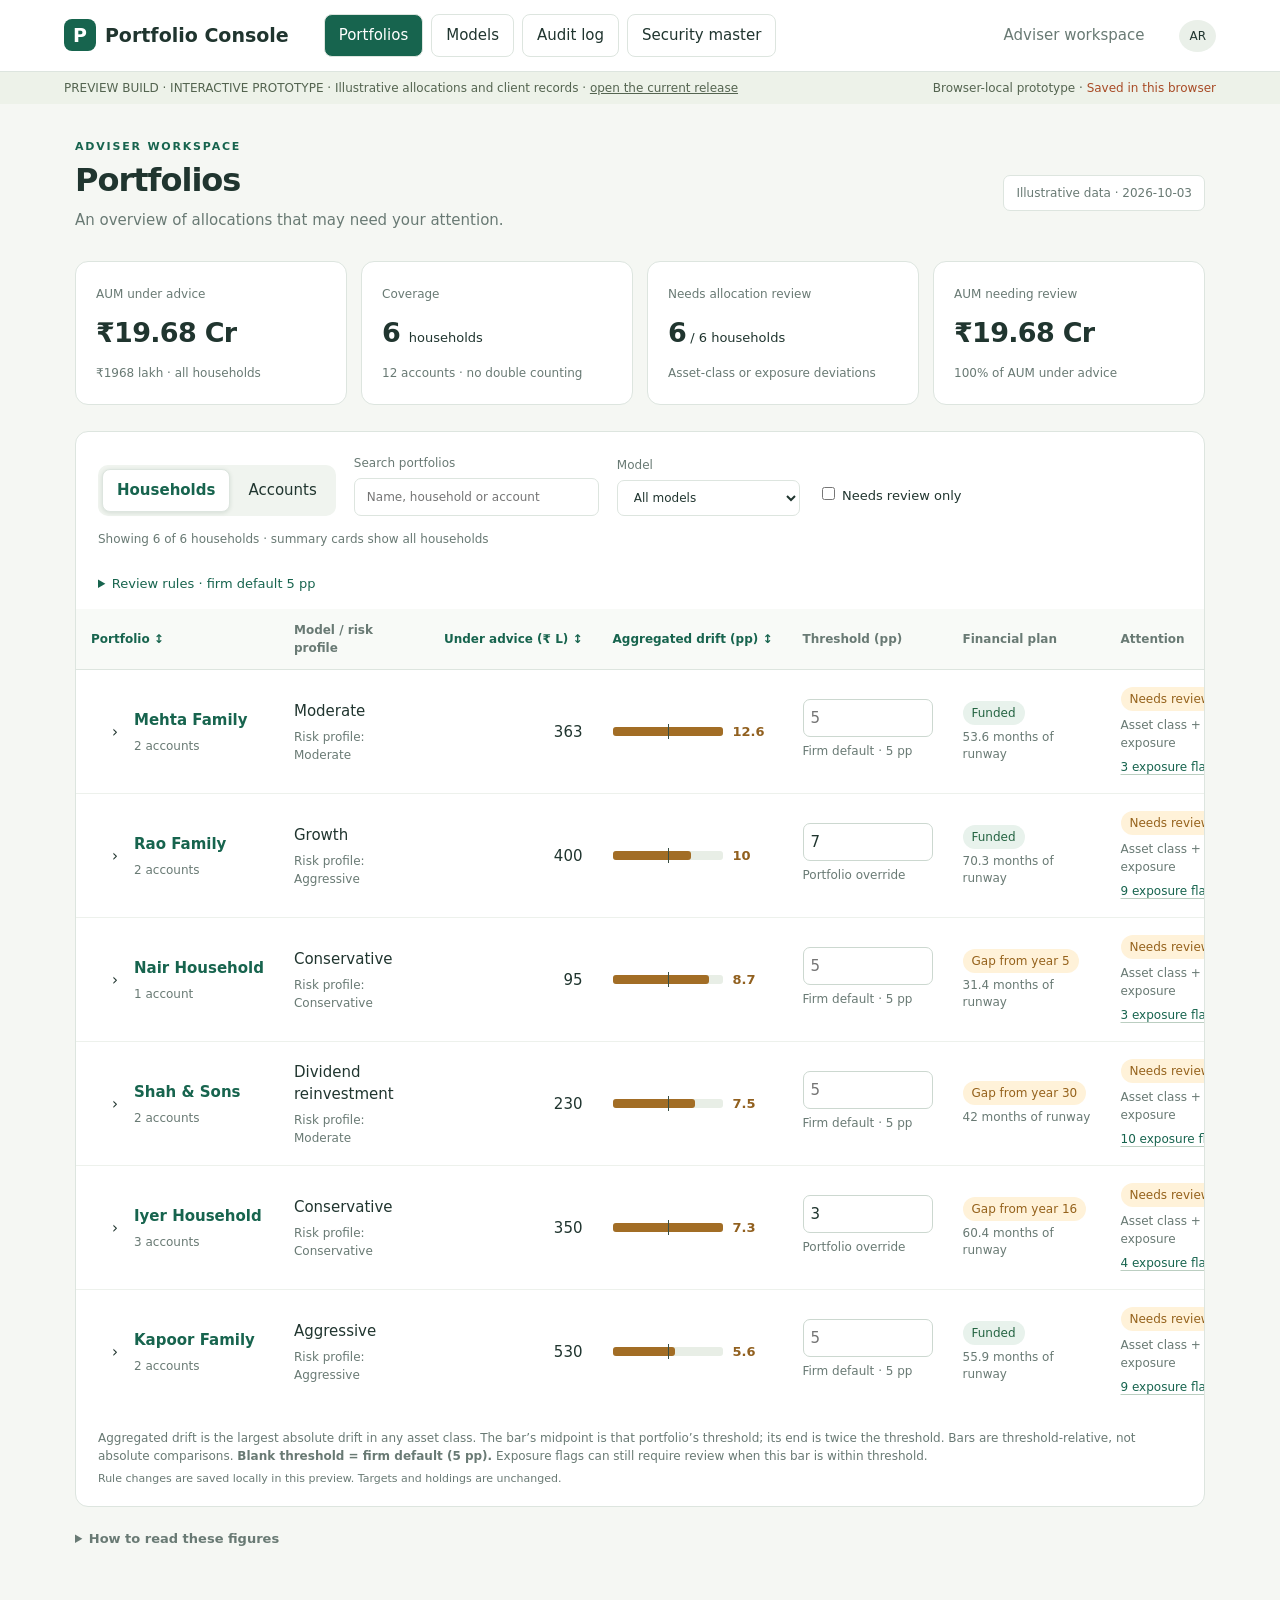
==== commit f3b95064: "Refresh the /v3 preview with the hierarchy switch and seven models Regenerated from revised-mockup-v" ====
--- a/v3/index.html
+++ b/v3/index.html
@@ -7,4 +7,4 @@
 <header><span class="brand"><i>P</i>Portfolio Console</span><nav aria-label="Main navigation"><button id="navClients" onclick="clientNav()">Portfolios</button> <button id="navModels" onclick="modelNav()">Models</button> <button id="navAudit" onclick="auditPage()">Audit log</button></nav><span class="right muted">Adviser workspace</span><span class="avatar">AR</span></header>
 <div class="demo"><span>PREVIEW BUILD · INTERACTIVE PROTOTYPE · Illustrative allocations and client records · <a href="../" style="color:inherit">open the current release</a></span><span>Browser-local prototype · <span id="storage">Checking local saving…</span></span></div>
 <main id="app"><p role="status">Loading portfolio workspace…</p></main><div id="footer"></div><dialog id="modal"></dialog><div id="toast" class="toast" role="status" hidden></div>
-<link rel="stylesheet" href="clients.css"><link rel="stylesheet" href="comparison.css"><link rel="stylesheet" href="portfolios.css"><link rel="stylesheet" href="financial-plan.css?v=20261009-portfolio-tabs"><link rel="stylesheet" href="portfolio-review.css?v=20261009-portfolio-tabs"><link rel="stylesheet" href="target-plan-preview.css?v=20261009-portfolio-tabs"><script src="preview-storage.js"></script><script src="bootstrap.js?v=20261009-portfolio-tabs"></script></body></html>
+<link rel="stylesheet" href="clients.css"><link rel="stylesheet" href="comparison.css"><link rel="stylesheet" href="portfolios.css"><link rel="stylesheet" href="financial-plan.css?v=20261010-models-hierarchy"><link rel="stylesheet" href="portfolio-review.css?v=20261010-models-hierarchy"><link rel="stylesheet" href="target-plan-preview.css?v=20261010-models-hierarchy"><script src="preview-storage.js"></script><script src="bootstrap.js?v=20261010-models-hierarchy"></script></body></html>
--- a/v3/financial-plan.css
+++ b/v3/financial-plan.css
@@ -25,3 +25,32 @@
 .card table select{padding:7px;border:1px solid #ccd8d0;border-radius:7px;background:white;color:var(--ink);font:inherit;max-width:175px}
 .card table td{vertical-align:middle}
 @media(max-width:800px){.mini-facts{grid-template-columns:1fr;padding-left:12px}.plan-flag{grid-template-columns:1fr;gap:5px}}
+
+/* Models: the classification tree, its bands and the tags on each branch. */
+.compare-row{display:grid;grid-template-columns:200px minmax(0,1fr) 120px;gap:14px;align-items:center;padding:7px 0;border-bottom:1px solid #edf1ec}
+.compare-row:last-of-type{border-bottom:0}
+.compare-row.is-active{font-weight:700}
+.compare-row small{display:block;font-weight:400;color:var(--mut);font-size:12px}
+.compare-stack{display:flex;height:13px;border-radius:7px;overflow:hidden;background:#edf1ec}
+.compare-stack span{min-width:0}
+.compare-row .numeric{text-align:right;font-variant-numeric:tabular-nums;color:var(--mut);font-size:13px}
+.depth-grid{display:grid;grid-template-columns:repeat(auto-fit,minmax(170px,1fr));gap:16px;margin-bottom:6px}
+.depth-grid small{display:block;color:var(--mut);font-size:12px}
+.depth-grid strong{font-size:15px}
+table.model-tree{min-width:1020px}
+table.model-tree td,table.model-tree th{padding:9px 12px;vertical-align:top}
+table.model-tree .target{width:84px}
+table.model-tree tr.rowtop>td:first-child{font-weight:700}
+td.tag-cell{max-width:400px;white-space:normal;line-height:1.9}
+td.tag-cell>small:first-child{display:block;margin-bottom:3px}
+.tag-pill{display:inline-flex;align-items:center;gap:3px;margin:0 7px 3px 0;border:1px solid var(--line);border-radius:11px;padding:1px 5px 1px 8px;font-size:11px;background:#fbfdfa;vertical-align:middle}
+.tag-pill small{color:var(--mut);margin-right:3px;font-size:10px;text-transform:uppercase;letter-spacing:.4px}
+button.tag-value{background:none;border:0;padding:1px 6px;border-radius:9px;font:inherit;font-size:11px;color:var(--ink);cursor:pointer}
+button.tag-value:hover{background:#eaf0e9}
+button.tag-value.on{background:var(--green);color:white;font-weight:650}
+.tag-filter{padding:12px 16px}
+.tag-filter summary{cursor:pointer;font-weight:600}
+.tag-filter-body{display:grid;grid-template-columns:repeat(auto-fit,minmax(230px,1fr));gap:16px;margin-top:12px}
+.tag-filter-options{display:flex;flex-wrap:wrap;gap:4px 14px;margin-top:5px}
+.tag-filter-options label{display:inline-flex;align-items:center;gap:5px;font-size:13px}
+@media(max-width:800px){.compare-row{grid-template-columns:1fr;gap:4px}.compare-row .numeric{text-align:left}td.tag-cell{max-width:none}}
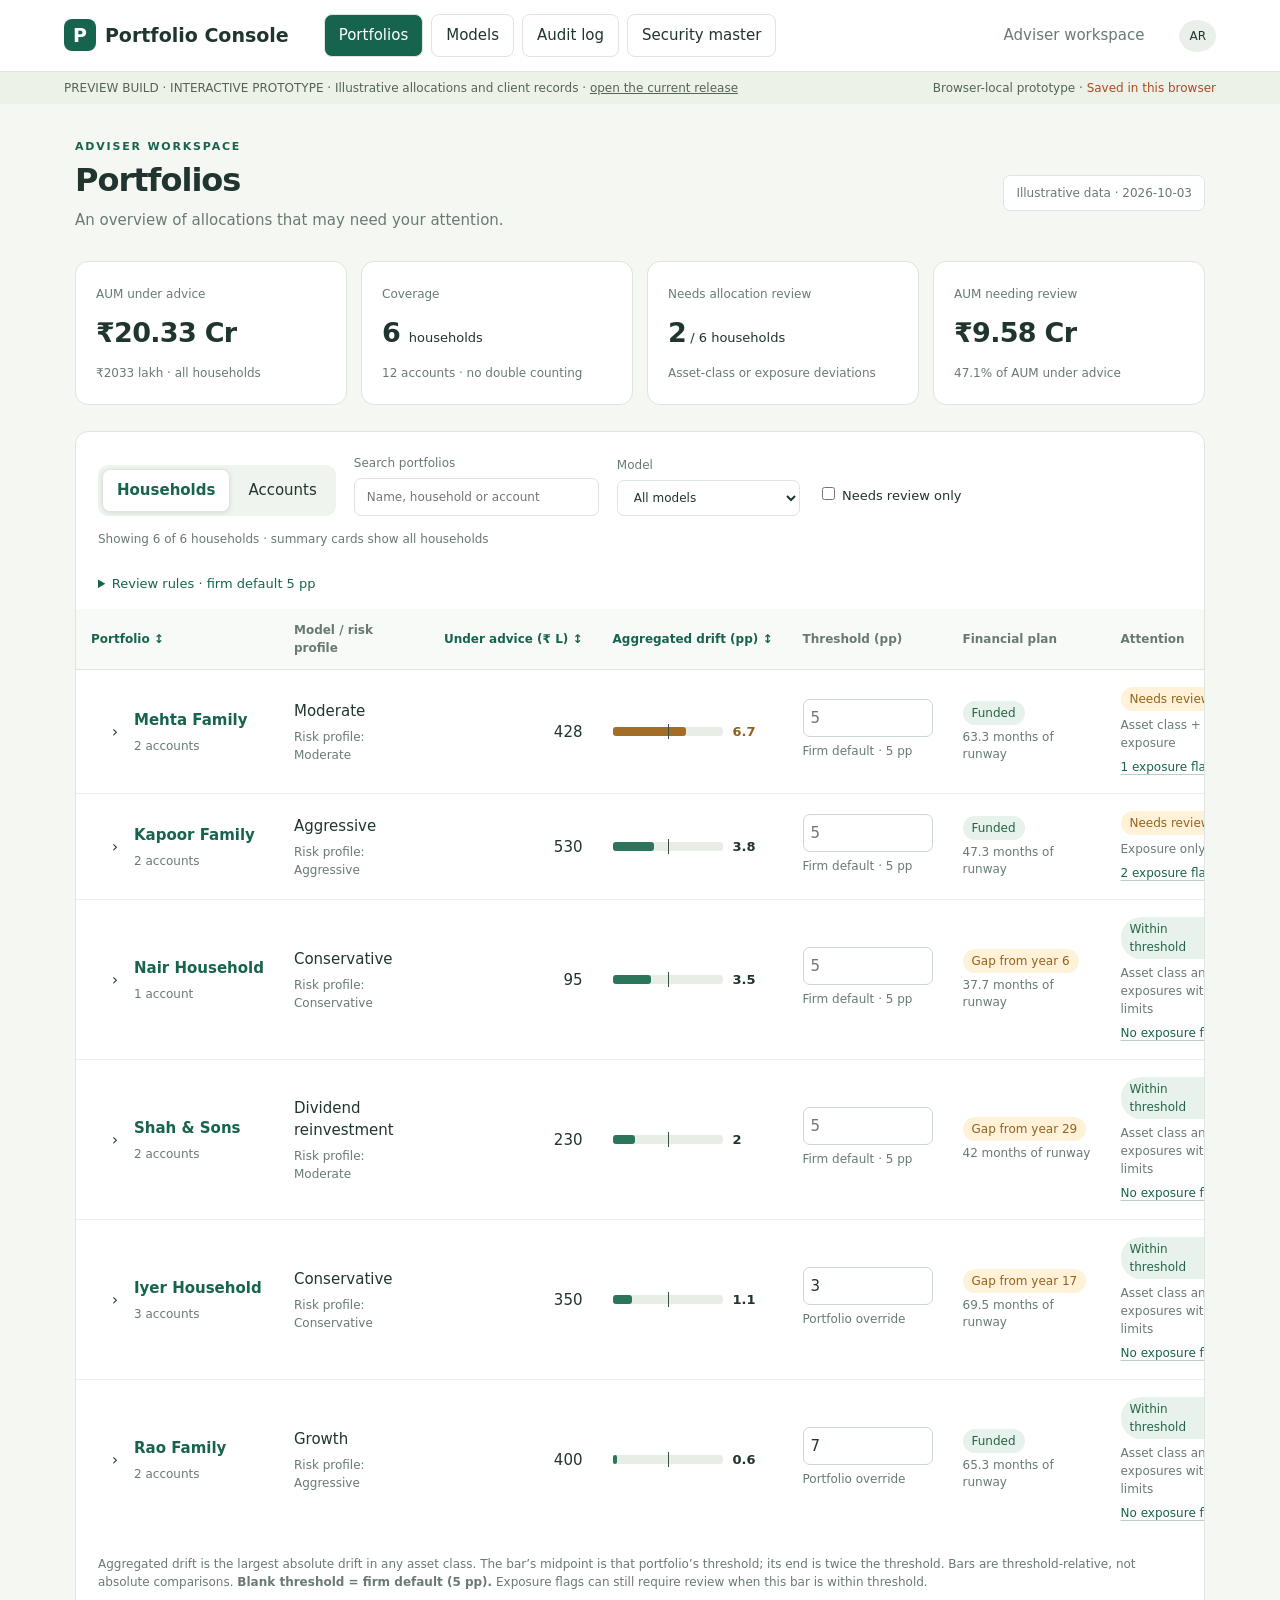
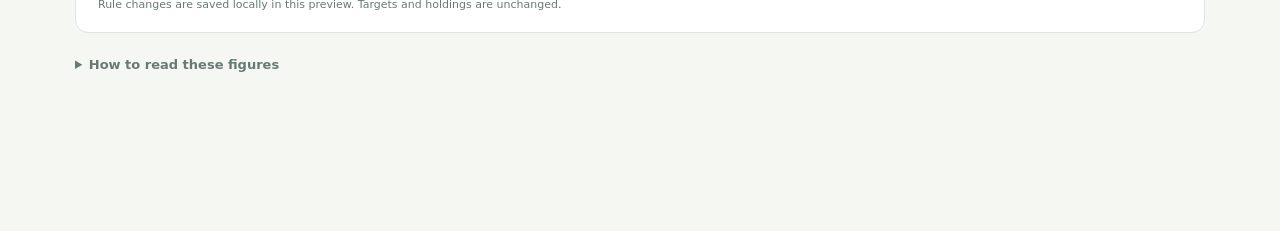
==== commit 60950fa5: "Refresh the v3 preview to b55ac4b Picks up the Security Master header filters, the needs-classificat" ====
--- a/v3/index.html
+++ b/v3/index.html
@@ -7,4 +7,4 @@
 <header><span class="brand"><i>P</i>Portfolio Console</span><nav aria-label="Main navigation"><button id="navClients" onclick="clientNav()">Portfolios</button> <button id="navModels" onclick="modelNav()">Models</button> <button id="navAudit" onclick="auditPage()">Audit log</button></nav><span class="right muted">Adviser workspace</span><span class="avatar">AR</span></header>
 <div class="demo"><span>PREVIEW BUILD · INTERACTIVE PROTOTYPE · Illustrative allocations and client records · <a href="../" style="color:inherit">open the current release</a></span><span>Browser-local prototype · <span id="storage">Checking local saving…</span></span></div>
 <main id="app"><p role="status">Loading portfolio workspace…</p></main><div id="footer"></div><dialog id="modal"></dialog><div id="toast" class="toast" role="status" hidden></div>
-<link rel="stylesheet" href="clients.css"><link rel="stylesheet" href="comparison.css"><link rel="stylesheet" href="portfolios.css"><link rel="stylesheet" href="financial-plan.css?v=20261010-models-hierarchy"><link rel="stylesheet" href="portfolio-review.css?v=20261010-models-hierarchy"><link rel="stylesheet" href="target-plan-preview.css?v=20261010-models-hierarchy"><script src="preview-storage.js"></script><script src="bootstrap.js?v=20261010-models-hierarchy"></script></body></html>
+<link rel="stylesheet" href="clients.css"><link rel="stylesheet" href="comparison.css"><link rel="stylesheet" href="portfolios.css"><link rel="stylesheet" href="financial-plan.css?v=20261010-allocation-inline-edit"><link rel="stylesheet" href="portfolio-review.css?v=20261010-allocation-inline-edit"><link rel="stylesheet" href="target-plan-preview.css?v=20261010-allocation-inline-edit"><script src="preview-storage.js"></script><script src="bootstrap.js?v=20261010-allocation-inline-edit"></script></body></html>
--- a/v3/portfolio-review.css
+++ b/v3/portfolio-review.css
@@ -201,6 +201,14 @@
 .config-grid tbody th,.config-grid tbody td{padding-top:11px;padding-bottom:11px}
 .config-grid thead th{white-space:nowrap;background:#f8faf7}
 .config-grid thead th.col-editable{background:#eef5f0;color:var(--green)}
+.config-grid thead tr:first-child th{padding-top:10px;padding-bottom:7px;border-bottom:0}
+.config-grid thead .config-filter-row th{padding-top:0;padding-bottom:9px;vertical-align:top;border-bottom:1px solid var(--line)}
+.config-header-search{display:block;min-width:210px}
+.config-header-search input,.config-header-filter{box-sizing:border-box;width:100%;height:31px;border:1px solid #ccd8d0;border-radius:6px;background:white;color:var(--ink);font:inherit;font-size:12px}
+.config-header-search input{padding:6px 8px}
+.config-header-filter{min-width:128px;padding:5px 25px 5px 7px}
+.config-header-check{display:flex;align-items:center;gap:6px;margin-top:6px;color:var(--mut);font-size:11px;font-weight:500;white-space:normal}
+.config-header-check input{margin:0}
 .config-grid td{vertical-align:middle}
 .config-grid td.config-fixed{color:var(--mut);font-size:13px;background:#fbfcfa}
 .config-grid tr.is-unclassified th[scope=row]{box-shadow:inset 3px 0 #b07d27}
@@ -215,6 +223,7 @@
 .config-key b.is-editable{background:#e3efe7;color:#246442}
 .config-key b.is-absent{background:transparent;color:#9aa6a0;font-size:13px;padding:0 2px}
 .config-count{margin-left:auto}
+.config-count .link-button{border:0;background:transparent;color:var(--green);padding:0;font:inherit;text-decoration:underline;text-underline-offset:2px}
 .config-add .search-field input{width:320px;max-width:100%}
 .config-suggestions{list-style:none;margin:14px 0 0;padding:0;border:1px solid var(--line);border-radius:9px;overflow:hidden}
 .config-suggestions li{display:flex;align-items:center;gap:12px;padding:11px 14px;border-bottom:1px solid #eef1ec;font-size:14px}
@@ -259,4 +268,23 @@
    instrument name stays put to keep each row identifiable. */
 .config-grid th[scope=row]{position:sticky;left:0;z-index:1;background:white}
 .config-grid thead th:first-child{position:sticky;left:0;z-index:2}
+.config-grid thead .config-filter-row th:first-child{z-index:3}
 .config-grid tr.config-detail>td{z-index:0}
+
+/* The "need classification" count is also the control that shows them: the
+   number an adviser reads is the one they want to act on. */
+.config-count-filter{display:block;width:100%;text-align:left;font:inherit;cursor:pointer}
+.config-count-filter:disabled{cursor:default;opacity:1}
+.config-count-filter[aria-pressed="true"]{border-color:var(--green);background:#eef5f0;box-shadow:inset 3px 0 var(--green)}
+.config-count-filter[aria-pressed="true"] small:last-child{color:var(--green);font-weight:600}
+
+/* Inline target and band editing on the drift table. An overridden cell is
+   marked so the adviser can see at a glance what this portfolio changed. */
+.allocation-review td.is-override{background:#fffaf0}
+.allocation-review tr.is-custom>th[scope=row]{background:#fffaf0}
+.allocation-review td .target-input-wrap{justify-content:flex-end}
+.allocation-review td .target-input-wrap input{width:76px;text-align:right;padding:6px 8px;border:1px solid #ccd8d0;border-radius:6px;background:white;color:var(--ink)}
+.allocation-review td.is-override .target-input-wrap input{border-color:#d9b26a;background:#fffdf7}
+.allocation-review td.numeric small{display:block;font-size:10px;color:var(--mut)}
+.allocation-tools{align-items:center;flex-wrap:wrap;gap:8px}
+.allocation-tools .lens-override-count{margin-left:auto}
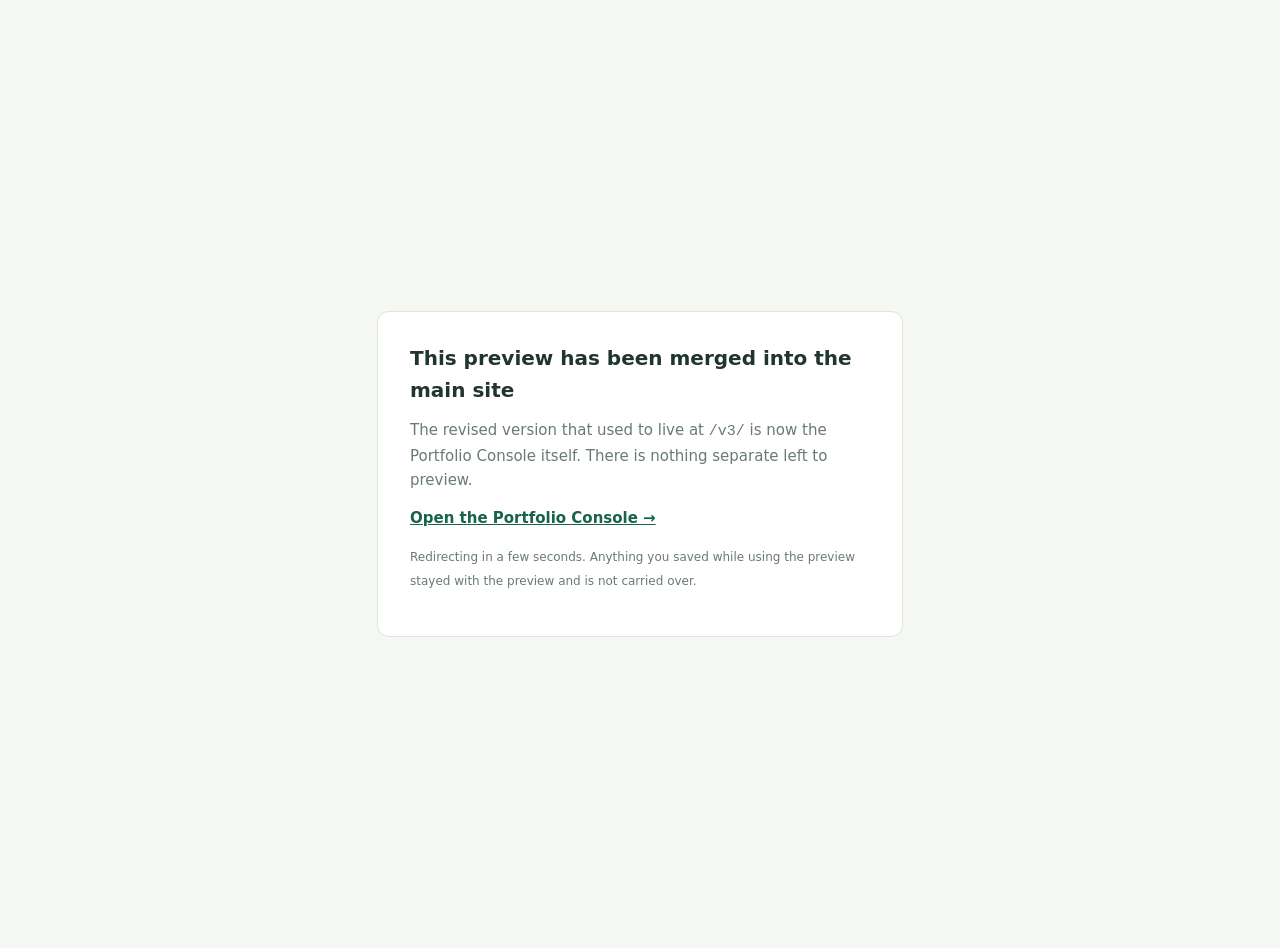
==== commit 15c9ce94: "Retire the /v3 preview; main is the release PR #15 merged the revised-mockup line into main, so the " ====
--- a/v3/index.html
+++ b/v3/index.html
@@ -1,10 +1,16 @@
 <!doctype html>
-<html lang="en"><head><meta charset="utf-8"><meta name="viewport" content="width=device-width,initial-scale=1"><title>Portfolio Console · preview</title>
-<link rel="icon" href="data:image/svg+xml,<svg xmlns='http://www.w3.org/2000/svg' viewBox='0 0 32 32'><rect width='32' height='32' rx='7' fill='%2317644e'/><text x='16' y='23' font-family='system-ui,sans-serif' font-size='20' font-weight='700' fill='white' text-anchor='middle'>P</text></svg>">
+<html lang="en"><head><meta charset="utf-8"><meta name="viewport" content="width=device-width,initial-scale=1">
+<title>Portfolio Console · the preview has moved</title>
+<meta http-equiv="refresh" content="5;url=../">
 <style>
-:root{--ink:#20352f;--mut:#697a74;--line:#dde5df;--green:#17644e;--bg:#f5f7f3;--amber:#95621c}*{box-sizing:border-box}body{margin:0;background:var(--bg);color:var(--ink);font:15px/1.5 system-ui,-apple-system,sans-serif}button,input,select,textarea{font:inherit}button{cursor:pointer;background:white;border:1px solid var(--line);border-radius:8px;padding:9px 14px;color:var(--ink)}button:hover{border-color:var(--green);background:#f0f7f2}button:disabled{opacity:.45;cursor:not-allowed}button:focus-visible,a:focus-visible,input:focus-visible,textarea:focus-visible,select:focus-visible{outline:3px solid #73ad98;outline-offset:3px}.primary{background:var(--green);color:white;border-color:var(--green)}.primary:hover{background:#104d3b;color:white}.quiet{border:0;background:transparent;color:var(--green)}header{height:72px;display:flex;align-items:center;gap:35px;background:white;padding:0 5%;border-bottom:1px solid var(--line)}.brand{font-size:19px;font-weight:750}.brand i{font-style:normal;background:var(--green);color:white;border-radius:8px;padding:5px 9px;margin-right:9px}header .active{align-self:stretch;display:flex;align-items:center;border-bottom:3px solid var(--green);font-weight:650}.right{margin-left:auto}.avatar{border-radius:50%;background:#eaf0e9;padding:7px 10px;font-size:12px}.demo{background:#edf2e9;color:#546450;font-size:12px;padding:7px 5%;display:flex;justify-content:space-between;gap:10px}main{max-width:1180px;margin:35px auto;padding:0 25px 100px}h1{font-size:32px;letter-spacing:-1px;line-height:1.2;margin:5px 0 10px}h2{font-size:19px;margin:0 0 6px}p{margin:6px 0 16px}.muted,small{color:var(--mut)}small{font-size:12px}.eyebrow{text-transform:uppercase;font-size:11px;font-weight:750;letter-spacing:1.8px;color:var(--green)}.flex{display:flex;align-items:center;gap:12px;flex-wrap:wrap}.between{justify-content:space-between}.card{background:white;border:1px solid var(--line);border-radius:13px;padding:22px;margin:20px 0}.hero{display:grid;grid-template-columns:1fr 270px;gap:28px}.stat{border-left:1px solid var(--line);padding-left:25px}.stat b{font-size:30px;display:block}.badge{display:inline-block;border-radius:20px;padding:3px 9px;font-size:12px;background:#e8f2ec;color:#246442}.draft{background:#fff2d9;color:var(--amber)}.tablewrap{overflow:auto}table{border-collapse:collapse;width:100%;min-width:620px}th{text-align:left;color:var(--mut);font-size:12px;font-weight:600;padding:12px 15px;border-bottom:1px solid var(--line)}td{padding:17px 15px;border-bottom:1px solid #edf1ec}tr:last-child td{border:0}.name{font-weight:700;font-size:16px}.name small{display:block;font-weight:400;margin-top:3px}.link{padding:0;border:0;color:var(--green);font-weight:700;text-align:left;background:transparent}.allocation{height:12px;display:flex;gap:3px;margin:25px 0 12px;border-radius:8px;overflow:hidden;background:#edf1ec}.allocation span{min-width:0}.legend{display:flex;gap:20px;flex-wrap:wrap;font-size:13px}.dot{display:inline-block;width:9px;height:9px;border-radius:3px;margin-right:6px}.toolbar{margin:26px 0 10px}.panelgrid{display:grid;grid-template-columns:minmax(0,1fr) 240px;gap:20px}.panelgrid .card{margin-top:0}.panelgrid>section{min-width:0}.note{background:#f1f5ef;padding:14px;border-radius:9px;font-size:13px}.warning{background:#fff4df;color:#7d541a}.errors{color:#9c422a;font-size:13px}.ok{color:var(--green)}.allocationtable{min-width:650px}.allocationtable td{padding:13px 12px}.allocationtable th{padding:12px}.target{width:78px;padding:7px;border:1px solid #cfdcd3;border-radius:7px;text-align:right;background:white;color:var(--ink)}.target:disabled{border-color:transparent;background:transparent;opacity:1}.rowtop{background:#f8faf7}.child{color:#496256}.chev{border:0;background:transparent;padding:3px 9px;width:32px}.footer{position:fixed;bottom:0;left:0;right:0;background:#ffffffed;border-top:1px solid var(--line);padding:16px max(25px,calc((100vw - 1130px)/2));display:flex;align-items:center;justify-content:space-between;gap:15px;backdrop-filter:blur(12px)}.footer small{display:block}.field{display:flex;flex-direction:column;gap:6px;margin:15px 0}.field input,.field textarea,.field select{padding:10px;border:1px solid #ccd8d0;border-radius:7px;background:white;color:var(--ink)}dialog{border:1px solid var(--line);border-radius:16px;width:min(760px,94vw);max-height:88vh;padding:28px;box-shadow:0 20px 100px #12382b35;color:var(--ink)}dialog::backdrop{background:#132c2566;backdrop-filter:blur(3px)}dialog .actions{display:flex;justify-content:flex-end;gap:10px;margin-top:25px}.toast{position:fixed;bottom:95px;left:50%;transform:translateX(-50%);background:#183f30;color:white;border-radius:9px;padding:12px 20px;z-index:10;max-width:90vw}.crumb{font-size:13px;margin-bottom:22px}.chips{display:flex;gap:7px;flex-wrap:wrap}.history{padding:16px 0;border-bottom:1px solid var(--line)}.titleinput{font-size:25px;width:100%;border:1px solid var(--line);padding:7px;border-radius:7px}.description{width:100%;border:1px solid var(--line);padding:8px;border-radius:7px;resize:vertical}#storage{color:#a84b26} @media(max-width:800px){header{padding:0 20px;gap:20px}.hero,.panelgrid{grid-template-columns:1fr}.stat{border-left:0;padding-left:0}.panelgrid aside{display:none}main{padding:0 15px 140px;margin-top:24px}.footer{align-items:flex-start;flex-wrap:wrap;padding:12px 15px}.demo{padding:7px 15px}.avatar{display:none}h1{font-size:27px}.card{padding:16px}.right{display:none}.brand{font-size:17px}}
-</style></head><body>
-<header><span class="brand"><i>P</i>Portfolio Console</span><nav aria-label="Main navigation"><button id="navClients" onclick="clientNav()">Portfolios</button> <button id="navModels" onclick="modelNav()">Models</button> <button id="navAudit" onclick="auditPage()">Audit log</button></nav><span class="right muted">Adviser workspace</span><span class="avatar">AR</span></header>
-<div class="demo"><span>PREVIEW BUILD · INTERACTIVE PROTOTYPE · Illustrative allocations and client records · <a href="../" style="color:inherit">open the current release</a></span><span>Browser-local prototype · <span id="storage">Checking local saving…</span></span></div>
-<main id="app"><p role="status">Loading portfolio workspace…</p></main><div id="footer"></div><dialog id="modal"></dialog><div id="toast" class="toast" role="status" hidden></div>
-<link rel="stylesheet" href="clients.css"><link rel="stylesheet" href="comparison.css"><link rel="stylesheet" href="portfolios.css"><link rel="stylesheet" href="financial-plan.css?v=20261010-allocation-inline-edit"><link rel="stylesheet" href="portfolio-review.css?v=20261010-allocation-inline-edit"><link rel="stylesheet" href="target-plan-preview.css?v=20261010-allocation-inline-edit"><script src="preview-storage.js"></script><script src="bootstrap.js?v=20261010-allocation-inline-edit"></script></body></html>
+body{margin:0;min-height:100vh;display:grid;place-items:center;background:#f5f7f3;color:#20352f;
+ font:15px/1.6 system-ui,-apple-system,sans-serif;padding:24px}
+main{max-width:460px;background:white;border:1px solid #dde5df;border-radius:12px;padding:30px 32px}
+h1{font-size:20px;margin:0 0 12px}p{margin:0 0 14px;color:#697a74}
+a{color:#17644e;font-weight:600}small{color:#697a74;font-size:12px}
+</style></head><body><main>
+<h1>This preview has been merged into the main site</h1>
+<p>The revised version that used to live at <code>/v3/</code> is now the Portfolio Console itself. There is nothing separate left to preview.</p>
+<p><a href="../">Open the Portfolio Console →</a></p>
+<p><small>Redirecting in a few seconds. Anything you saved while using the preview stayed with the preview and is not carried over.</small></p>
+</main></body></html>
